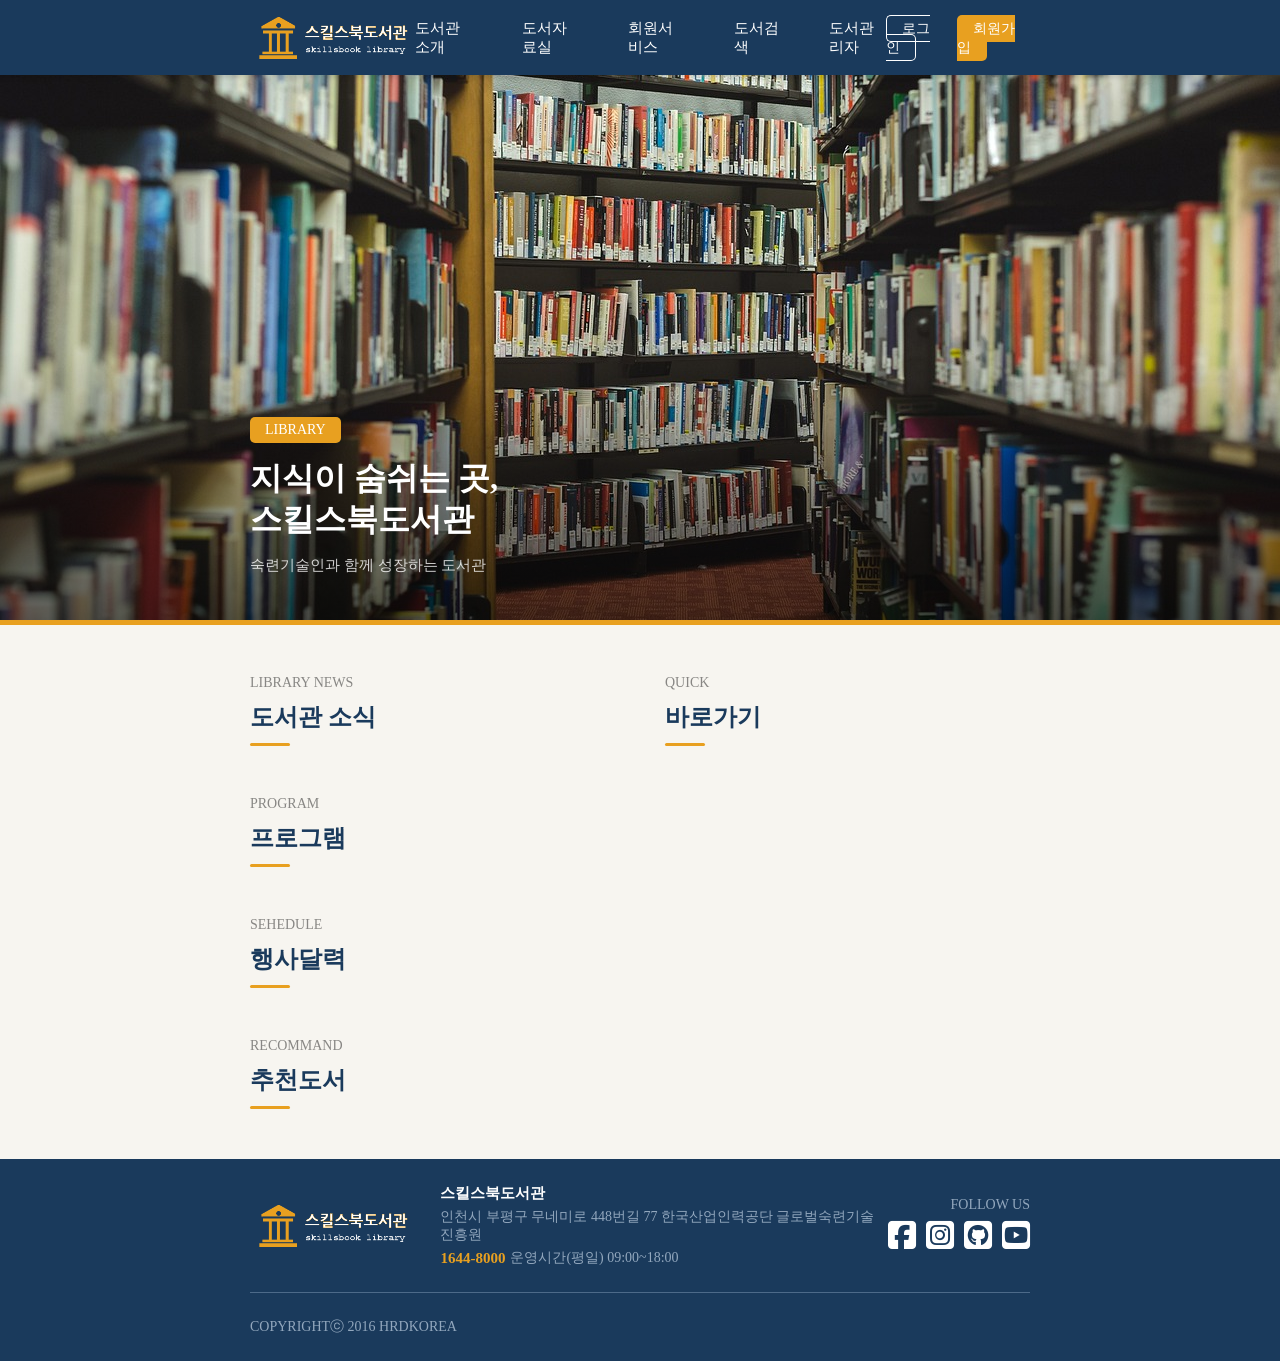
==== B_Module/index.html @ 62410d7d "Commit" ====
<!DOCTYPE html>
<html lang="en">
<head>
    <meta charset="UTF-8">
    <meta name="viewport" content="width=device-width, initial-scale=1.0">
    <title>Document</title>
    <link rel="stylesheet" href="css/home.css">
    <link rel="stylesheet" href="css/layout.css">
    <link rel="stylesheet" href="fontawesome/css/all.min.css">
</head>
<body>
    <header>
        <a href="/index.html"><div class="logo"><img src="./logo.png" alt="로고"></div></a>
        <nav class="menu">
            <ul>
                <li><a href="#">도서관소개</a></li>
                <li><a href="#">도서자료실</a></li>
                <li><a href="#">회원서비스</a></li>
                <li><a href="#">도서검색</a></li>
                <li><a href="#">도서관리자</a></li>
            </ul>
        </nav>
        <nav class="auth">
            <ul>
                <li><a href="#">로그인</a></li>
                <li><a href="#" class="high-light">회원가입</a></li>
            </ul>
        </nav>
    </header>
    <main>
        <section class="visual">
            <div class="slide-cover">
                <ul class="slide">
                    <li>
                        <div class="info-area">
                            <div class="tag">LIBRARY</div>
                            <div class="main-text">지식이 숨쉬는 곳,<br>스킬스북도서관</div>
                            <div class="sub-text">숙련기술인과 함께 성장하는 도서관</div>
                        </div>
                        <img src="./B-Module/images/images (44).jpg" alt="">
                    </li>
                    <li>
                        <div class="info-area">
                            <div class="tag">PROGRAM</div>
                            <div class="main-text">다채로운 특별한 문화 경험과 다양한 프로그램</div>
                            <div class="sub-text">월간 강연, 전시, 북콘서트를 만나보세요</div>
                        </div>
                        <img src="./B-Module/images/images (62).jpg" alt="">
                    </li>
                    <li>
                        <div class="info-area">
                            <div class="tag">BOOKS</div>
                            <div class="main-text">사서가 추천하는 이달의 도서</div>
                            <div class="sub-text">당신을 사로잡을 한 권의 책을 발견하세요</div>
                        </div>
                        <img src="./B-Module/images/images (42).jpg" alt="">
                    </li>
                </ul>
                <div class="progress-bar"></div>
            </div>
        </section>
        <div class="section-vertical-group">
            <div class="section-group">
                <section class="news">
                    <div class="section-title">
                        <div class="small-text">LIBRARY NEWS</div>
                        <div class="main-text">도서관 소식</div>
                    </div>
                </section>
                <section class="quick">
                    <div class="section-title">
                        <div class="small-text">QUICK</div>
                        <div class="main-text">바로가기</div>
                    </div>
                </section>
            </div>
            <section class="program">
                <div class="section-title">
                    <div class="small-text">PROGRAM</div>
                    <div class="main-text">프로그램</div>
                </div>
            </section>
            <section class="schedule">
                <div class="section-title">
                    <div class="small-text">SEHEDULE</div>
                    <div class="main-text">행사달력</div>
                </div>
            </section>
            <section class="recommand">
                <div class="section-title">
                    <div class="small-text">RECOMMAND</div>
                    <div class="main-text">추천도서</div>
                </div>
            </section>
        </div>
    </main>
    <footer>
        <div class="footer-top">
            <div class="group-flex">
                <a href="/index.html"><div class="logo"><img src="./logo.png" alt=""></div></a>
                <div class="group">
                    <b>스킬스북도서관</b>
                    <p>인천시 부평구 무네미로 448번길 77 한국산업인력공단 글로벌숙련기술진흥원</p>
                    <p><b>1644-8000</b> 운영시간(평일) 09:00~18:00</p>
                </div>
            </div>
            <div class="group sns">
                <p>FOLLOW US</p>
                <div class="sns">
                    <ul>
                        <li><a href="#"><i class="fab fa-facebook-square"></i></a></li>
                        <li><a href="#"><i class="fab fa-instagram-square"></i></a></li>
                        <li><a href="#"><i class="fab fa-github-square"></i></a></li>
                        <li><a href="#"><i class="fab fa-youtube-square"></i></a></li>
                    </ul>
                </div>
            </div>
        </div>
        <div class="footer-bottom">COPYRIGHTⓒ 2016 HRDKOREA</div>
    </footer>
</body>
</html>
---- B_Module/css/home.css ----
section.visaul:hover {
}

.slide-cover {
  width: 100%;
  overflow: hidden;
  position: relative;

  & ul {
    display: flex;
    width: 300vw;
    height: 550px;
    
    & li {
      position: relative;
      width: 100%;
      animation: slide 9s infinite;

      & img {
        width: 100%;
        height: 100%;
        object-fit: cover;
      }

      & .info-area {
        position: absolute;
        left: 0;
        bottom: 0;
        display: flex;
        flex-direction: column;
        gap: 15px;
        width: 100%;
        padding: 50px 250px;

        & .tag {
          padding: 5px 15px;
          background: #e8a020;
          width: fit-content;
          border-radius: 5px;
          color: #fff;
          font-weight: 500;
          font-size: 14px;
        }

        & .main-text {
          font-size: 32px;
          color: #fff;
          font-family: 'Noto Serif KR', serif;
          font-weight: 700;
          line-height: 1.3;
        }

        & .sub-text {
          font-size: 15px;
          color: #fff;
          opacity: .8;
        }
      }

      &::before {
        content: '';
        display: block;
        position: absolute;
        bottom: 0;
        left: 0;
        width: 100%;
        height: 50%;
        background: linear-gradient(to top, #00000098, transparent);
      }
    }
  }

  &:hover {
    & li {
      animation-play-state: paused;
    }

    & .progress-bar {
      animation-play-state: paused !important;
    }
  }
}

.progress-bar {
  position: absolute;
  bottom: 0;
  width: 100%;
  height: 5px;
  background: #e8a020;
  animation: progress-bar 3s infinite;
}

@keyframes progress-bar {
  from {
    width: 0;
  }

  96.66% {
    width: 100%;
    opacity: 1;
  }

  100% {
    opacity: 0;
  }
}

@keyframes slide {
  from, 30% {
    transform: translateX(0);
  }
  33.33%, 63.66% {
    transform: translateX(-100%);
  }
  66.66%, 96.66% {
    transform: translateX(-200%);
  }
  100% {
    transform: translateX(0);
  }
}

.section-group {
  display: flex;
  gap: 50px;
  padding: 0 250px;
}

.section-title {
  display: flex;
  flex-direction: column;
  gap: 10px;

  & .small-text {
    font-size: 14px;
    color: #00000073;
  }

  & .main-text {
    font-size: 1.5rem;
    font-family: 'Noto Serif KR', serif;
    font-weight: 700;
    color: #1a3a5c;
  }

  &::after {
    content: '';
    display: block;
    width: 40px;
    height: 3px;
    background: #e8a020;
    border-radius: 3px;
  }
}

section.news, section.quick {
  width: 100%;
}

section.program, section.schedule, section.recommand {
  padding: 0 250px;
}

.section-vertical-group {
  display: flex;
  flex-direction: column;
  gap: 50px;
  padding: 50px 0;
}
---- B_Module/css/layout.css ----
* { margin: 0; padding: 0; list-style: none; text-decoration: none; box-sizing: border-box; color: inherit; }

header {
  display: flex;
  justify-content: space-between;
  align-items: center;
  background: #1a3a5c;
  padding: 10px 250px;
  width: 100%;
  height: 75px;
  position: fixed;
  top: 0;
  z-index: 100;
  box-shadow: 0 2.5px 5px rgba(0, 0, 0, 0.125);
}
.logo img {
  height: 50px;
}
header .menu ul {
  display: flex;
  gap: 50px;
  color: #fff;
  font-size: 15px;
  font-weight: 500;
}
header .auth ul {
  display: flex;
  gap: 10px;

  & a {
    padding: 5px 15px;
    font-size: 14px;
    border: 1px solid #fff;
    border-radius: 5px;
    color: #fff;
    font-weight: 500;
    transition: .25s;

    &.high-light {
      border-color: transparent;
      background: #e8a020;
    }

    &:hover {
      background: #fff;
      color: #1a3a5c;
    }
  }
}

main {
  display: flex;
  flex-direction: column;
  margin-top: 75px;
  background: #f7f5f0;
}

footer {
  width: 100%;
  height: fit-content;
  background: #1a3a5c;
  padding: 0 250px;
}
.footer-top {
  display: flex;
  justify-content: space-between;
  align-items: center;
  border-bottom: 1px solid #4d6a89;
  padding: 25px 0;

  & .group {
    display: flex;
    flex-direction: column;
    gap: 5px;

    & b {
      color: #fff;
      font-size: 15px;
    }

    & p {
      display: flex;
      align-items: center;
      gap: 5px;
      font-size: 14px;
      color: #92a7bd;

      & b {
        font-size: 15px;
        color: #e8a020;
      }
    }

    &.sns {
      align-items: end;
    }
  }

  & .sns ul {
    display: flex;
    gap: 10px;
    font-size: 32px;
    color: #fff;
  }
}
.footer-bottom {
  padding: 25px 0;
  font-size: 14px;
  color: #92a7bd;
}
.group-flex {
  display: flex;
  align-items: center;
  gap: 25px;
}
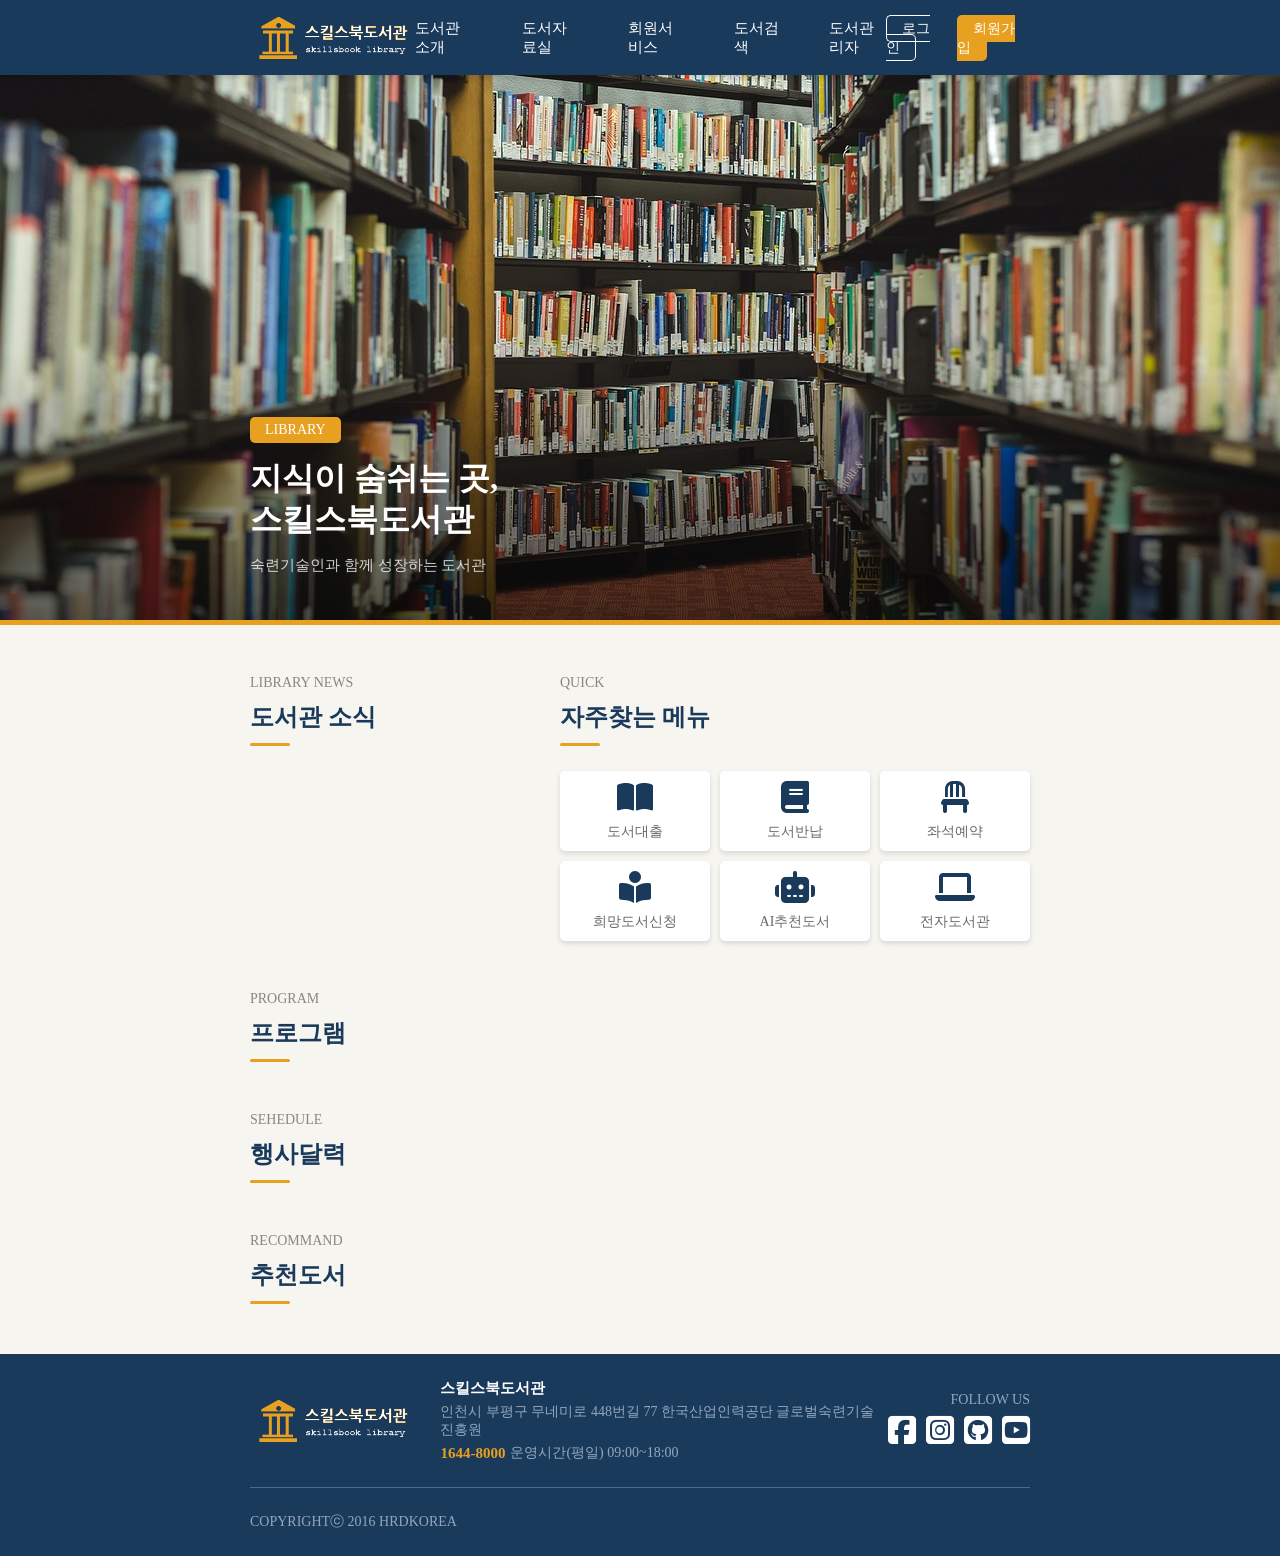
==== commit 8ba21bce: "commit" ====
--- a/B_Module/index.html
+++ b/B_Module/index.html
@@ -66,11 +66,40 @@
                         <div class="small-text">LIBRARY NEWS</div>
                         <div class="main-text">도서관 소식</div>
                     </div>
+                    <div class="news-container">
+                        <div class="news"></div>
+                    </div>
                 </section>
                 <section class="quick">
                     <div class="section-title">
                         <div class="small-text">QUICK</div>
-                        <div class="main-text">바로가기</div>
+                        <div class="main-text">자주찾는 메뉴</div>
+                    </div>
+                    <div class="quicks">
+                        <div class="quick">
+                            <i class="fa fa-book-open"></i>
+                            <p>도서대출</p>
+                        </div>
+                        <div class="quick">
+                            <i class="fa fa-book"></i>
+                            <p>도서반납</p>
+                        </div>
+                        <div class="quick">
+                            <i class="fa fa-chair"></i>
+                            <p>좌석예약</p>
+                        </div>
+                        <div class="quick">
+                            <i class="fa fa-book-reader"></i>
+                            <p>희망도서신청</p>
+                        </div>
+                        <div class="quick">
+                            <i class="fa fa-robot"></i>
+                            <p>AI추천도서</p>
+                        </div>
+                        <div class="quick">
+                            <i class="fa fas fa-laptop"></i>
+                            <p>전자도서관</p>
+                        </div>
                     </div>
                 </section>
             </div>
--- a/B_Module/css/home.css
+++ b/B_Module/css/home.css
@@ -154,10 +154,19 @@
 }
 
 section.news, section.quick {
+  display: flex;
+  flex-direction: column;
+  gap: 25px;
+}
+
+section.news {
   width: 100%;
 }
 
 section.program, section.schedule, section.recommand {
+  display: flex;
+  flex-direction: column;
+  gap: 25px;
   padding: 0 250px;
 }
 
@@ -166,4 +175,41 @@
   flex-direction: column;
   gap: 50px;
   padding: 50px 0;
-}+}
+
+.quicks {
+  display: grid;
+  grid-template-columns: repeat(3, 150px);
+  gap: 10px;
+
+  & .quick {
+    display: flex;
+    flex-direction: column;
+    align-items: center;
+    gap: 10px;
+    background: #fff;
+    padding: 10px;
+    border-radius: 5px;
+    cursor: pointer;
+    transition: .25s;
+    box-shadow: 0 2.5px 5px rgba(0, 0, 0, 0.125);
+    
+    & p {
+      font-size: 14px;
+      color: #00000098;
+      transition: .25s;
+    }
+    
+    & i {
+      font-size: 32px;
+      color: #1a3a5c;
+      transition: .25s;
+    }
+    
+    &:hover {
+      background: #1a3a5c;
+
+      & p, & i { color: #fff; }
+    }
+  }
+}
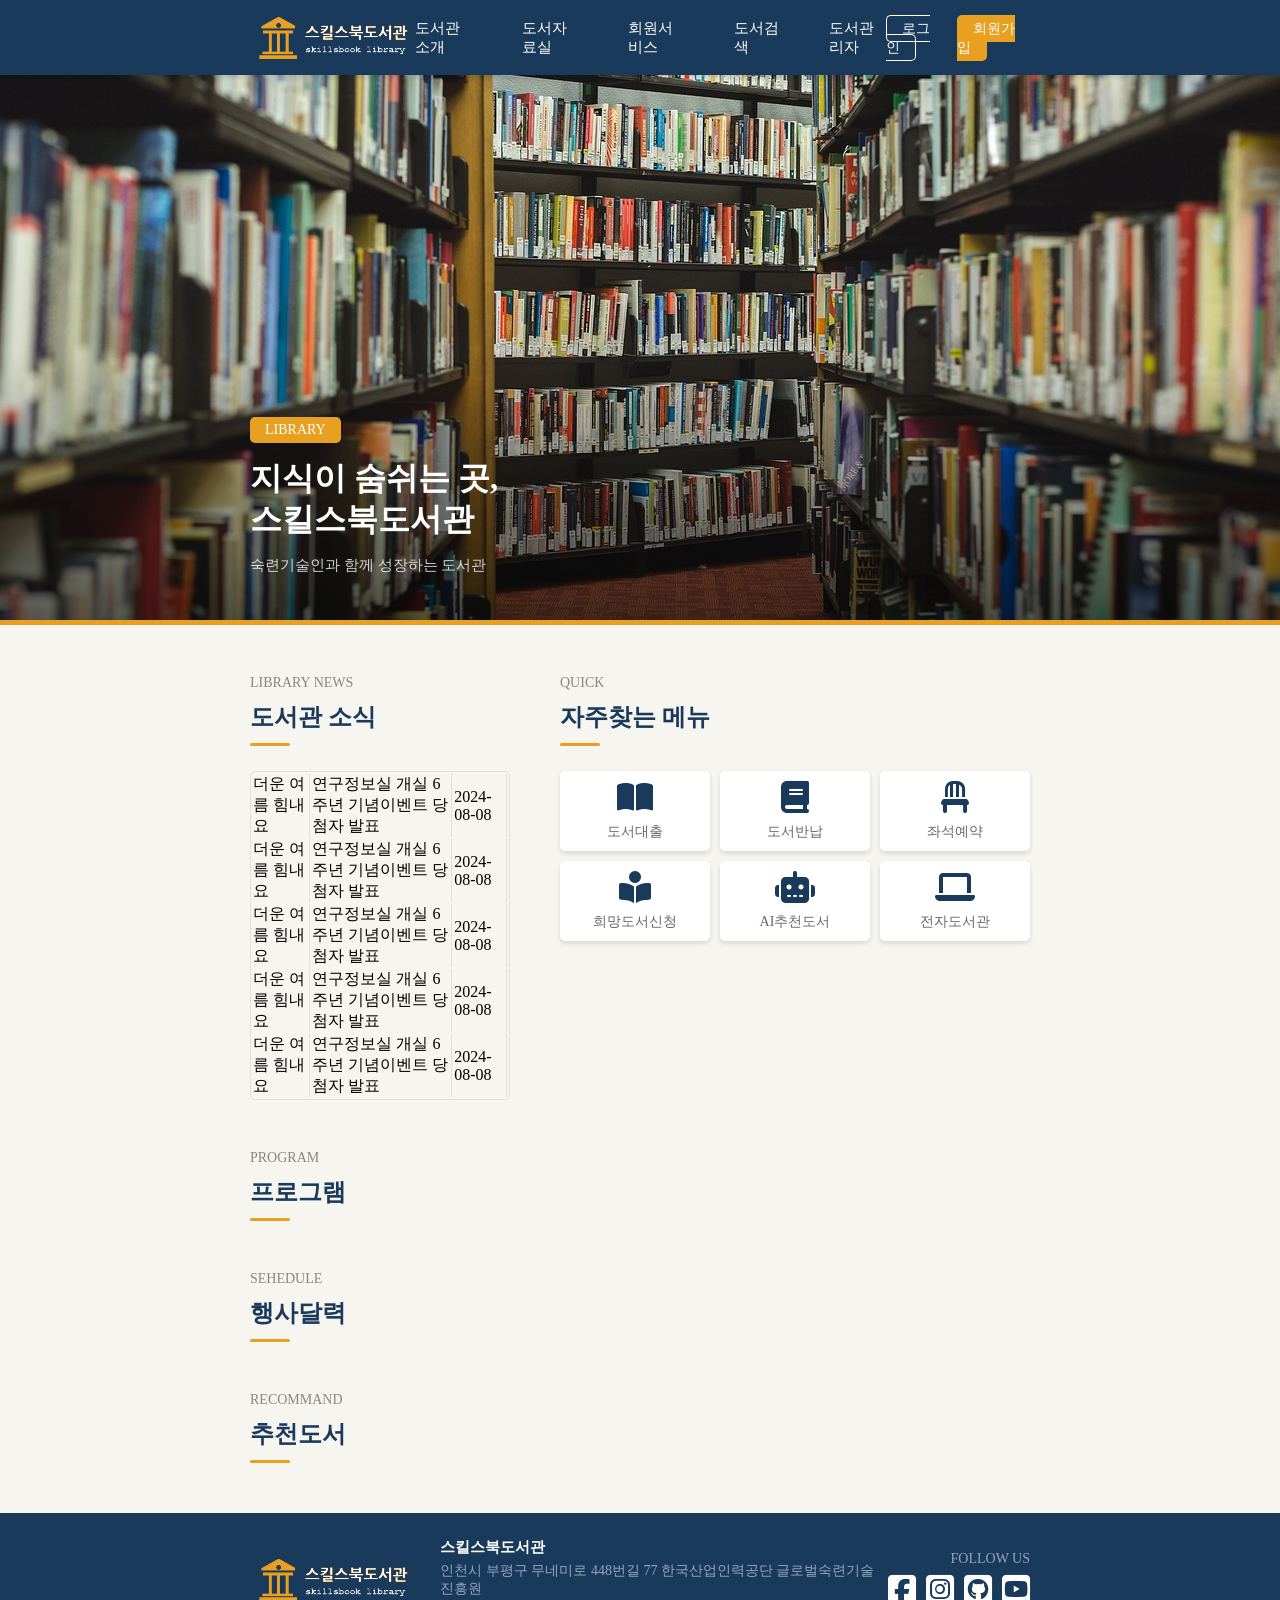
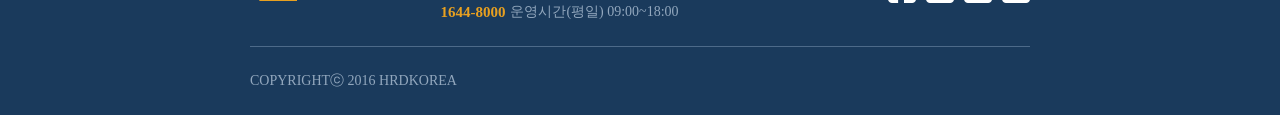
==== commit 4da16c38: "co" ====
--- a/B_Module/index.html
+++ b/B_Module/index.html
@@ -42,7 +42,7 @@
                     <li>
                         <div class="info-area">
                             <div class="tag">PROGRAM</div>
-                            <div class="main-text">다채로운 특별한 문화 경험과 다양한 프로그램</div>
+                            <div class="main-text">다채로운 특별한 문화 경험과<br>다양한 프로그램</div>
                             <div class="sub-text">월간 강연, 전시, 북콘서트를 만나보세요</div>
                         </div>
                         <img src="./B-Module/images/images (62).jpg" alt="">
@@ -66,8 +66,35 @@
                         <div class="small-text">LIBRARY NEWS</div>
                         <div class="main-text">도서관 소식</div>
                     </div>
-                    <div class="news-container">
-                        <div class="news"></div>
+                    <div class="group vertical">
+                        <div class="tab-bar"></div>
+                        <table class="news-container">
+                            <tr>
+                                <td>더운 여름 힘내요</td>
+                                <td>연구정보실 개실 6주년 기념이벤트 당첨자 발표</td>
+                                <td>2024-08-08</td>
+                            </tr>
+                            <tr>
+                                <td>더운 여름 힘내요</td>
+                                <td>연구정보실 개실 6주년 기념이벤트 당첨자 발표</td>
+                                <td>2024-08-08</td>
+                            </tr>
+                            <tr>
+                                <td>더운 여름 힘내요</td>
+                                <td>연구정보실 개실 6주년 기념이벤트 당첨자 발표</td>
+                                <td>2024-08-08</td>
+                            </tr>
+                            <tr>
+                                <td>더운 여름 힘내요</td>
+                                <td>연구정보실 개실 6주년 기념이벤트 당첨자 발표</td>
+                                <td>2024-08-08</td>
+                            </tr>
+                            <tr>
+                                <td>더운 여름 힘내요</td>
+                                <td>연구정보실 개실 6주년 기념이벤트 당첨자 발표</td>
+                                <td>2024-08-08</td>
+                            </tr>
+                        </table>
                     </div>
                 </section>
                 <section class="quick">
@@ -145,7 +172,7 @@
                 </div>
             </div>
         </div>
-        <div class="footer-bottom">COPYRIGHTⓒ 2016 HRDKOREA</div>
+        <div class="footer-bottom"><p>COPYRIGHTⓒ 2016 HRDKOREA</p></div>
     </footer>
 </body>
 </html>
--- a/B_Module/css/home.css
+++ b/B_Module/css/home.css
@@ -161,6 +161,29 @@
 
 section.news {
   width: 100%;
+
+  & .news-container {
+    width: 100%;
+    height: 200px;
+    border: 1px solid #dfdfdf;
+    border-radius: 5px;
+
+    & tr {
+      border-bottom: 1px solid #dfdfdf;
+
+      &:last-child {
+        border-bottom: none;
+      }
+    }
+
+    & td {
+      border-right: 1px solid #dfdfdf;
+
+      &:last-child {
+        border-bottom: none;
+      }
+    }
+  }
 }
 
 section.program, section.schedule, section.recommand {
--- a/B_Module/css/layout.css
+++ b/B_Module/css/layout.css
@@ -1,4 +1,13 @@
 * { margin: 0; padding: 0; list-style: none; text-decoration: none; box-sizing: border-box; color: inherit; }
+
+.group.vertical {
+  display: flex;
+  flex-direction: column;
+}
+
+.group.horiozntal {
+  display: flex;
+}
 
 header {
   display: flex;
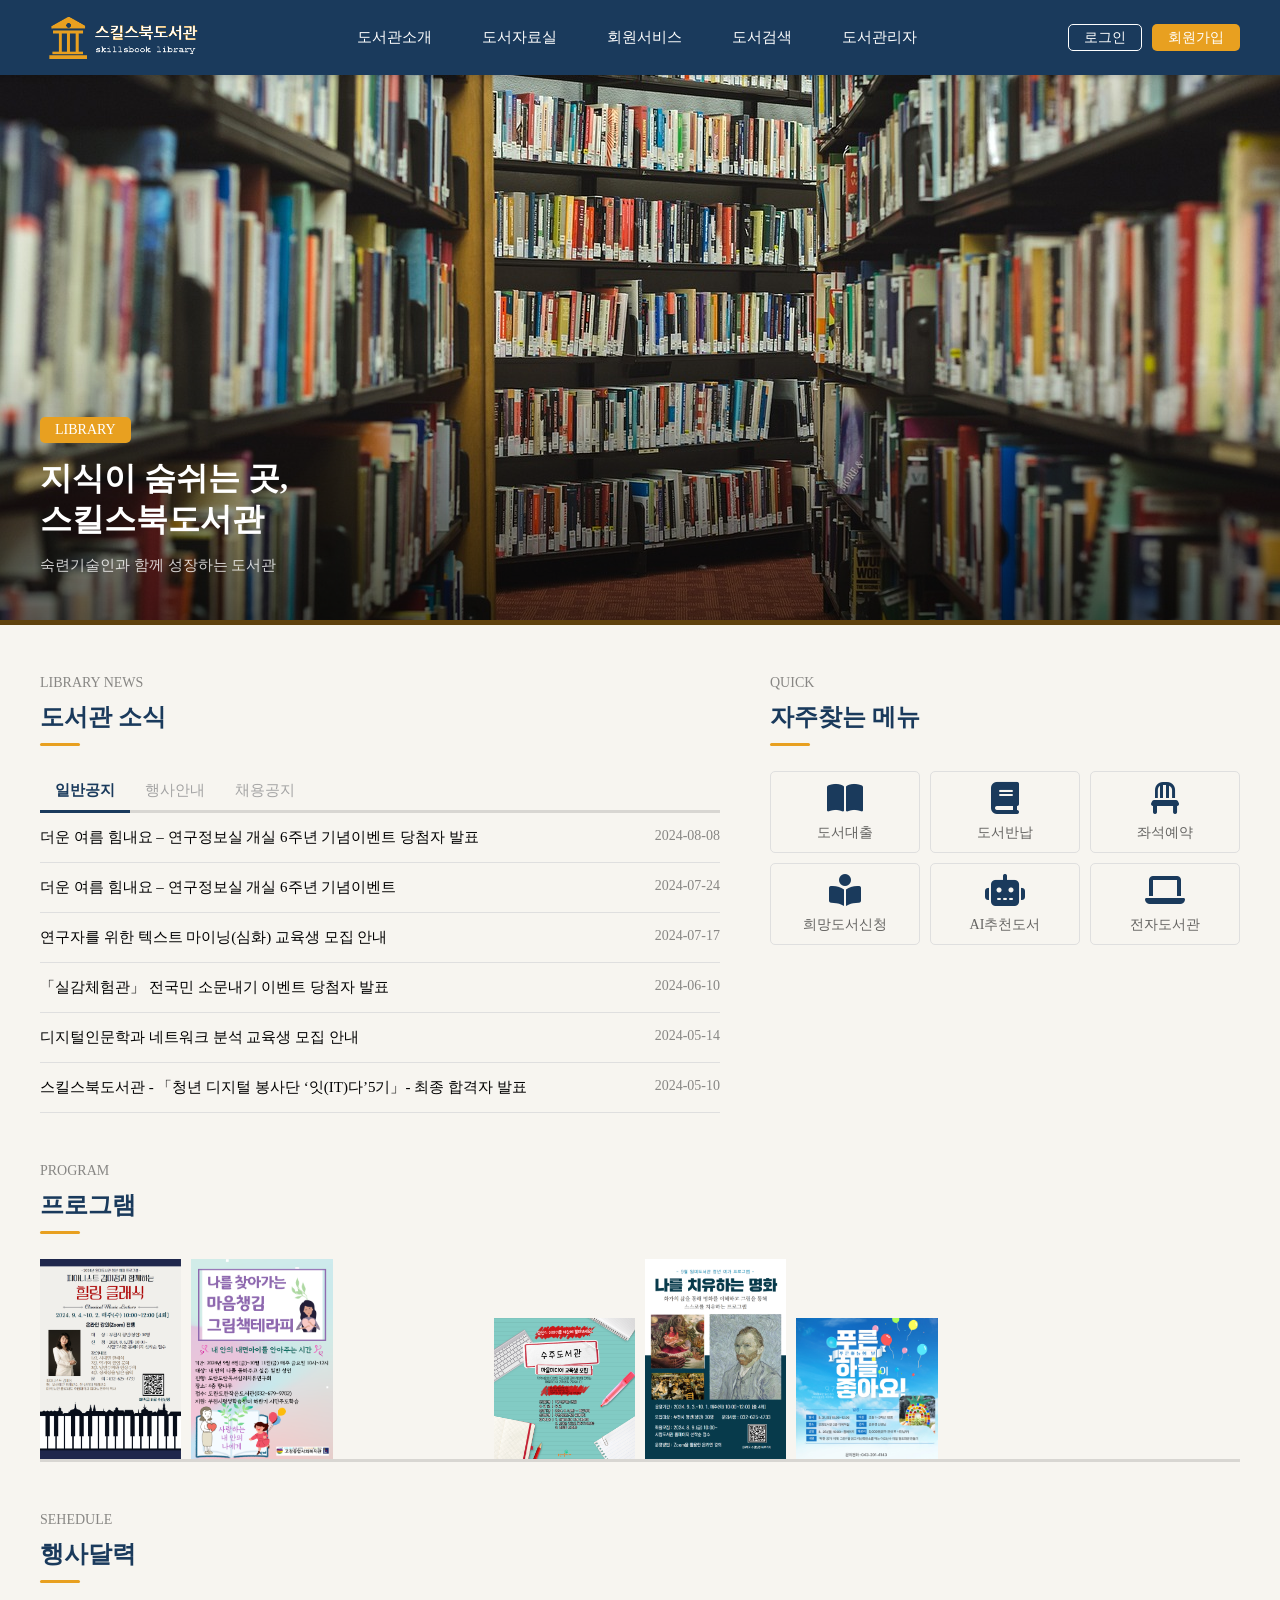
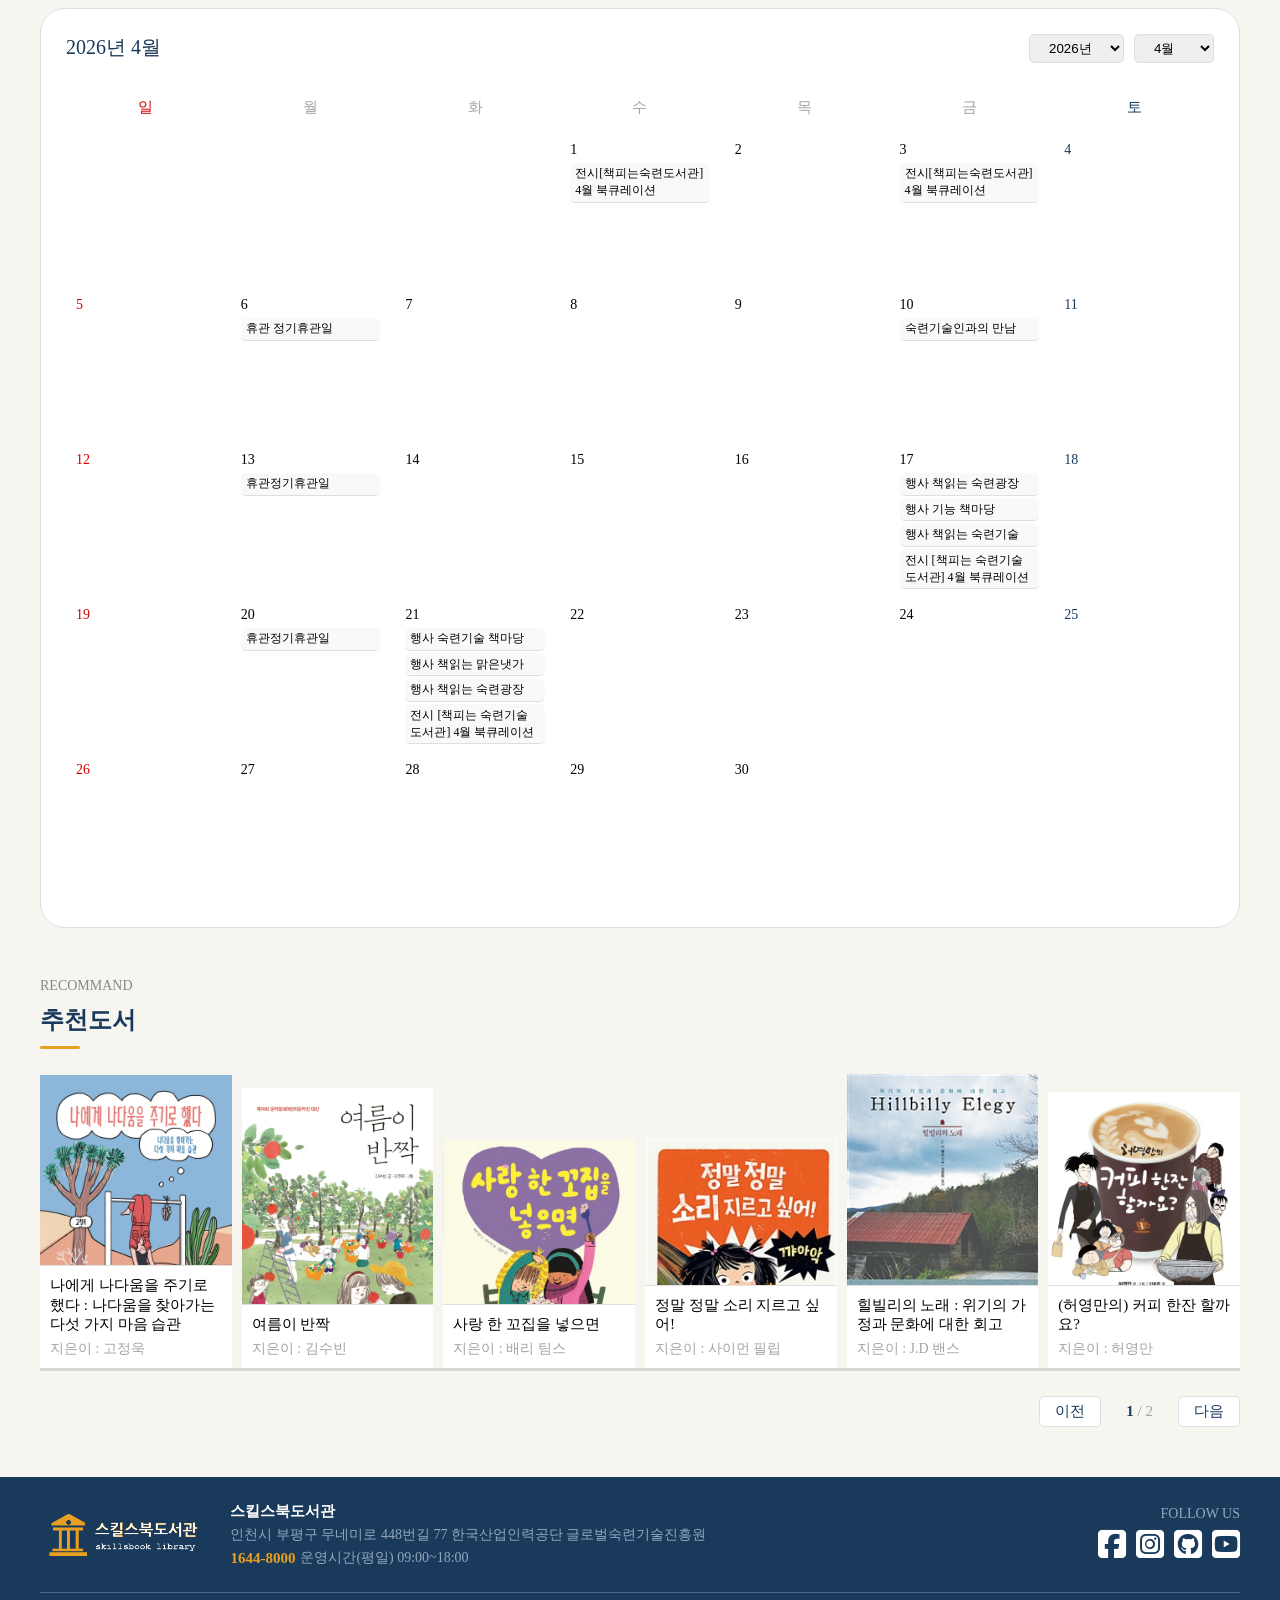
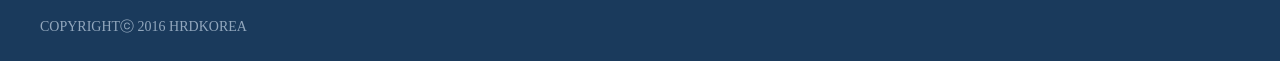
==== commit acf375c3: "b-module main page complete without first showing popup and login popup." ====
--- a/B_Module/index.html
+++ b/B_Module/index.html
@@ -10,169 +10,645 @@
 </head>
 <body>
     <header>
-        <a href="/index.html"><div class="logo"><img src="./logo.png" alt="로고"></div></a>
-        <nav class="menu">
-            <ul>
-                <li><a href="#">도서관소개</a></li>
-                <li><a href="#">도서자료실</a></li>
-                <li><a href="#">회원서비스</a></li>
-                <li><a href="#">도서검색</a></li>
-                <li><a href="#">도서관리자</a></li>
-            </ul>
-        </nav>
-        <nav class="auth">
-            <ul>
-                <li><a href="#">로그인</a></li>
-                <li><a href="#" class="high-light">회원가입</a></li>
-            </ul>
-        </nav>
+        <div class="header inner">
+            <a href="/index.html"><div class="logo"><img src="./logo.png" alt="로고"></div></a>
+            <nav class="menu">
+                <ul>
+                    <li>
+                        <a href="#">도서관소개</a>
+                        <ul class="menu-active">
+                            <li><a href="#">도서관소개</a></li>
+                            <li><a href="#">도서관현황</a></li>
+                        </ul>
+                    </li>
+                    <li>
+                        <a href="#">도서자료실</a>
+                        <ul class="menu-active">
+                            <li><a href="#">자료실</a></li>
+                            <li><a href="#">열람실예약</a></li>
+                        </ul>
+                    </li>
+                    <li>
+                        <a href="#">회원서비스</a>
+                        <ul class="menu-active">
+                            <li><a href="#">회원가입</a></li>
+                            <li><a href="#">마이페이지</a></li>
+                        </ul>
+                    </li>
+                    <li>
+                        <a href="#">도서검색</a>
+                    </li>
+                    <li>
+                        <a href="#">도서관리자</a>
+                        <ul class="menu-active">
+                            <li><a href="#">신규도서등록</a></li>
+                            <li><a href="#">대출/열람실 업무조회</a></li>
+                        </ul>
+                    </li>
+                </ul>
+            </nav>
+            <nav class="auth">
+                <ul>
+                    <li><a href="#">로그인</a></li>
+                    <li><a href="#" class="high-light">회원가입</a></li>
+                </ul>
+            </nav>
+        </div>
     </header>
     <main>
         <section class="visual">
             <div class="slide-cover">
                 <ul class="slide">
                     <li>
-                        <div class="info-area">
+                        <img src="./assets/images/images (44).jpg" alt="">
+                        <div class="info-area inner">
                             <div class="tag">LIBRARY</div>
                             <div class="main-text">지식이 숨쉬는 곳,<br>스킬스북도서관</div>
                             <div class="sub-text">숙련기술인과 함께 성장하는 도서관</div>
                         </div>
-                        <img src="./B-Module/images/images (44).jpg" alt="">
-                    </li>
-                    <li>
-                        <div class="info-area">
+                    </li>
+                    <li>
+                        <img src="./assets/images/images (62).jpg" alt="">
+                        <div class="info-area inner">
                             <div class="tag">PROGRAM</div>
                             <div class="main-text">다채로운 특별한 문화 경험과<br>다양한 프로그램</div>
                             <div class="sub-text">월간 강연, 전시, 북콘서트를 만나보세요</div>
                         </div>
-                        <img src="./B-Module/images/images (62).jpg" alt="">
-                    </li>
-                    <li>
-                        <div class="info-area">
+                    </li>
+                    <li>
+                        <img src="./assets/images/images (42).jpg" alt="">
+                        <div class="info-area inner">
                             <div class="tag">BOOKS</div>
                             <div class="main-text">사서가 추천하는 이달의 도서</div>
                             <div class="sub-text">당신을 사로잡을 한 권의 책을 발견하세요</div>
                         </div>
-                        <img src="./B-Module/images/images (42).jpg" alt="">
                     </li>
                 </ul>
                 <div class="progress-bar"></div>
             </div>
         </section>
-        <div class="section-vertical-group">
-            <div class="section-group">
-                <section class="news">
+        <div class="main inner">
+            <div class="section-vertical-group">
+                <div class="section-group">
+                    <section class="news">
+                        <div class="section-title">
+                            <div class="small-text">LIBRARY NEWS</div>
+                            <div class="main-text">도서관 소식</div>
+                        </div>
+                        <div class="group vertical">
+                            <input type="radio" name="tab" id="tab1" hidden checked>
+                            <input type="radio" name="tab" id="tab2" hidden>
+                            <input type="radio" name="tab" id="tab3" hidden>
+                            <div class="tab-bar">
+                                <label for="tab1"><div class="tab tab1">일반공지</div></label>
+                                <label for="tab2"><div class="tab tab2">행사안내</div></label>
+                                <label for="tab3"><div class="tab tab3">채용공지</div></label>
+                            </div>
+                            <div class="news-container">
+                                <div class="group vertical tab1">
+                                    <div class="news-group">
+                                        <div class="content">더운 여름 힘내요 – 연구정보실 개실 6주년 기념이벤트 당첨자 발표</div>
+                                        <div class="date">2024-08-08</div>
+                                    </div>
+                                    <div class="news-group">
+                                        <div class="content">더운 여름 힘내요 – 연구정보실 개실 6주년 기념이벤트</div>
+                                        <div class="date">2024-07-24</div>
+                                    </div>
+                                    <div class="news-group">
+                                        <div class="content">연구자를 위한 텍스트 마이닝(심화) 교육생 모집 안내</div>
+                                        <div class="date">2024-07-17</div>
+                                    </div>
+                                    <div class="news-group">
+                                        <div class="content">「실감체험관」 전국민 소문내기 이벤트 당첨자 발표</div>
+                                        <div class="date">2024-06-10</div>
+                                    </div>
+                                    <div class="news-group">
+                                        <div class="content">디지털인문학과 네트워크 분석 교육생 모집 안내</div>
+                                        <div class="date">2024-05-14</div>
+                                    </div>
+                                    <div class="news-group">
+                                        <div class="content">스킬스북도서관 - 「청년 디지털 봉사단 ‘잇(IT)다’5기」- 최종 합격자 발표</div>
+                                        <div class="date">2024-05-10</div>
+                                    </div>
+                                </div>
+                                <div class="group vertical tab2">
+                                    <div class="news-group">
+                                        <div class="content">2024년 제9회 「월간 인문학을 만나다」 강연 안내</div>
+                                        <div class="date">2024-08-08</div>
+                                    </div>
+                                    <div class="news-group">
+                                        <div class="content">「스킬스북도서관이 간식박스 쏩니다!」7월 당첨 발표</div>
+                                        <div class="date">2024-08-07</div>
+                                    </div>
+                                    <div class="news-group">
+                                        <div class="content">별 헤는 「실감체험관」이벤트</div>
+                                        <div class="date">2024-07-25</div>
+                                    </div>
+                                    <div class="news-group">
+                                        <div class="content">2024년 제8회 「월간 인문학을 만나다」 강연 안내</div>
+                                        <div class="date">2024-07-15</div>
+                                    </div>
+                                    <div class="news-group">
+                                        <div class="content">스킬스북도서관이 간식박스 쏩니다!</div>
+                                        <div class="date">2024-07-02</div>
+                                    </div>
+                                    <div class="news-group">
+                                        <div class="content">2024년 제7회 「월간 인문학을 만나다」 강연 안내</div>
+                                        <div class="date">2024-07-01</div>
+                                    </div>
+                                </div>
+                                <div class="group vertical tab3">
+                                    <div class="news-group">
+                                        <div class="content">2024년 사서직 공무원 경력경쟁채용 필기시험 정답가안 공개 및 이의제기 안내</div>
+                                        <div class="date">2024-08-03</div>
+                                    </div>
+                                    <div class="news-group">
+                                        <div class="content">스킬스북도서관 공무직 근로자(미화) 채용 서류전형 합격자 및 면접전형 공고</div>
+                                        <div class="date">2024-08-02</div>
+                                    </div>
+                                    <div class="news-group">
+                                        <div class="content">2024년도 사서직 공무원 경력경쟁채용 필기시험 일정 ‧ 장소 및 응시자 준수사항 공고</div>
+                                        <div class="date">2024-07-26</div>
+                                    </div>
+                                    <div class="news-group">
+                                        <div class="content">스킬스북도서관 공무직 근로자(미화) 채용공고(재재공고)</div>
+                                        <div class="date">2024-07-24</div>
+                                    </div>
+                                    <div class="news-group">
+                                        <div class="content">스킬스북도서관 국가서지과 공무직 근로자 채용 최종 합격자 공고</div>
+                                        <div class="date">2024-07-18</div>
+                                    </div>
+                                    <div class="news-group">
+                                        <div class="content">스킬스북도서관 국가서지과 기간제 근로자(휴직대체) 채용 최종합격자 공고</div>
+                                        <div class="date">2024-07-16</div>
+                                    </div>
+                                    <div class="news-group">
+                                        <div class="content">스킬스북도서관 국가서지과 공무직 근로자 채용 서류전형(1차) 합격자 발표 및 면접시험(2차) 계획 공고</div>
+                                        <div class="date">2024-07-05</div>
+                                    </div>
+                                </div>
+                            </div>
+                        </div>
+                    </section>
+                    <section class="quick">
+                        <div class="section-title">
+                            <div class="small-text">QUICK</div>
+                            <div class="main-text">자주찾는 메뉴</div>
+                        </div>
+                        <div class="quicks">
+                            <div class="quick">
+                                <i class="fa fa-book-open"></i>
+                                <p>도서대출</p>
+                            </div>
+                            <div class="quick">
+                                <i class="fa fa-book"></i>
+                                <p>도서반납</p>
+                            </div>
+                            <div class="quick">
+                                <i class="fa fa-chair"></i>
+                                <p>좌석예약</p>
+                            </div>
+                            <div class="quick">
+                                <i class="fa fa-book-reader"></i>
+                                <p>희망도서신청</p>
+                            </div>
+                            <div class="quick">
+                                <i class="fa fa-robot"></i>
+                                <p>AI추천도서</p>
+                            </div>
+                            <div class="quick">
+                                <i class="fa fas fa-laptop"></i>
+                                <p>전자도서관</p>
+                            </div>
+                        </div>
+                    </section>
+                </div>
+                <section class="program">
                     <div class="section-title">
-                        <div class="small-text">LIBRARY NEWS</div>
-                        <div class="main-text">도서관 소식</div>
-                    </div>
-                    <div class="group vertical">
-                        <div class="tab-bar"></div>
-                        <table class="news-container">
-                            <tr>
-                                <td>더운 여름 힘내요</td>
-                                <td>연구정보실 개실 6주년 기념이벤트 당첨자 발표</td>
-                                <td>2024-08-08</td>
-                            </tr>
-                            <tr>
-                                <td>더운 여름 힘내요</td>
-                                <td>연구정보실 개실 6주년 기념이벤트 당첨자 발표</td>
-                                <td>2024-08-08</td>
-                            </tr>
-                            <tr>
-                                <td>더운 여름 힘내요</td>
-                                <td>연구정보실 개실 6주년 기념이벤트 당첨자 발표</td>
-                                <td>2024-08-08</td>
-                            </tr>
-                            <tr>
-                                <td>더운 여름 힘내요</td>
-                                <td>연구정보실 개실 6주년 기념이벤트 당첨자 발표</td>
-                                <td>2024-08-08</td>
-                            </tr>
-                            <tr>
-                                <td>더운 여름 힘내요</td>
-                                <td>연구정보실 개실 6주년 기념이벤트 당첨자 발표</td>
-                                <td>2024-08-08</td>
-                            </tr>
-                        </table>
+                        <div class="small-text">PROGRAM</div>
+                        <div class="main-text">프로그램</div>
+                    </div>
+                    <input type="checkbox" id="popup1" hidden>
+                    <input type="checkbox" id="popup2" hidden>
+                    <input type="checkbox" id="popup3" hidden>
+                    <input type="checkbox" id="popup4" hidden>
+                    <input type="checkbox" id="popup5" hidden>
+                    <input type="checkbox" id="popup6" hidden>
+                    <input type="checkbox" id="popup7" hidden>
+                    <input type="checkbox" id="popup8" hidden>
+                    <div class="program-popup-background popup1">
+                        <div class="program-popup">
+                            <div class="popup-top">
+                                <label for="popup1"><div class="button">닫기</div></label>
+                            </div>
+                            <div class="popup-content">
+                                피아니스트 김미정과 함께하는 힐링 클래식
+                            </div>
+                        </div>
+                    </div>
+                    <div class="program-popup-background popup2">
+                        <div class="program-popup">
+                            <div class="popup-top">
+                                <label for="popup2"><div class="button">닫기</div></label>
+                            </div>
+                            <div class="popup-content">
+                                도란도란] 나를 찾아가는 마음챙김 그림책테라피
+                            </div>
+                        </div>
+                    </div>
+                    <div class="program-popup-background popup3">
+                        <div class="program-popup">
+                            <div class="popup-top">
+                                <label for="popup3"><div class="button">닫기</div></label>
+                            </div>
+                            <div class="popup-content">
+                                신흥어울마당작은]2024년 하반기 프로그램 ' 뚝딱 한국사'
+                            </div>
+                        </div>
+                    </div>
+                    <div class="program-popup-background popup4">
+                        <div class="program-popup">
+                            <div class="popup-top">
+                                <label for="popup4"><div class="button">닫기</div></label>
+                            </div>
+                            <div class="popup-content">
+                                [수주](성인)마을미디어 교육생 모집
+                            </div>
+                        </div>
+                    </div>
+                    <div class="program-popup-background popup5">
+                        <div class="program-popup">
+                            <div class="popup-top">
+                                <label for="popup5"><div class="button">닫기</div></label>
+                            </div>
+                            <div class="popup-content">
+                                나를 치유하는 명화
+                            </div>
+                        </div>
+                    </div>
+                    <div class="program-popup-background popup6">
+                        <div class="program-popup">
+                            <div class="popup-top">
+                                <label for="popup6"><div class="button">닫기</div></label>
+                            </div>
+                            <div class="popup-content">
+                                [문화가 있는 날] 푸른 하늘이 좋아요!
+                            </div>
+                        </div>
+                    </div>
+                    <div class="program-popup-background popup7">
+                        <div class="program-popup">
+                            <div class="popup-top">
+                                <label for="popup7"><div class="button">닫기</div></label>
+                            </div>
+                            <div class="popup-content">
+                                책 속에서 사람을 만나다 
+                            </div>
+                        </div>
+                    </div>
+                    <div class="program-popup-background popup8">
+                        <div class="program-popup">
+                            <div class="popup-top">
+                                <label for="popup8"><div class="button">닫기</div></label>
+                            </div>
+                            <div class="popup-content">
+                                서울 문화의 밤(8월) 행사 - 국지승 그림책 작가와 방구석 북토크
+                            </div>
+                        </div>
+                     </div>
+                    <div class="programs">
+                        <div class="program">
+                            <label for="popup1">
+                                <img src="./assets/프로그램/1.jpg" alt="">
+                                <div class="info">피아니스트 김미정과 함께하는 힐링 클래식</div>
+                            </label>
+                        </div>
+                        <div class="program">
+                            <label for="popup2">
+                                <img src="./assets/프로그램/2.png" alt="">
+                                <div class="info">도란도란] 나를 찾아가는 마음챙김 그림책테라피</div>
+                            </label>
+                        </div>
+                        <div class="program">
+                            <label for="popup3">
+                                <img src="./assets/프로그램/3.jpg" alt="">
+                                <div class="info">신흥어울마당작은]2024년 하반기 프로그램 ' 뚝딱 한국사'</div>
+                            </label>
+                        </div>
+                        <div class="program">
+                            <label for="popup4">
+                                <img src="./assets/프로그램/4.png" alt="">
+                                <div class="info">[수주](성인)마을미디어 교육생 모집</div>
+                            </label>
+                        </div>
+                        <div class="program">
+                            <label for="popup5">
+                                <img src="./assets/프로그램/5.jpg" alt="">
+                                <div class="info">나를 치유하는 명화</div>
+                            </label>
+                        </div>
+                        <div class="program">
+                            <label for="popup6">
+                                <img src="./assets/프로그램/6.jpg" alt="">
+                                <div class="info">[문화가 있는 날] 푸른 하늘이 좋아요!</div>
+                            </label>
+                        </div>
+                        <div class="program">
+                            <label for="popup7">
+                                <img src="./assets/프로그램/7.jpg" alt="">
+                                <div class="info">책 속에서 사람을 만나다 </div>
+                            </label>
+                        </div>
+                        <div class="program">
+                            <label for="popup8">
+                                <img src="./assets/프로그램/8.jpg" alt="">
+                                <div class="info">서울 문화의 밤(8월) 행사 - 국지승 그림책 작가와 방구석 북토크</div>
+                            </label>
+                        </div>
                     </div>
                 </section>
-                <section class="quick">
+                <section class="schedule">
                     <div class="section-title">
-                        <div class="small-text">QUICK</div>
-                        <div class="main-text">자주찾는 메뉴</div>
-                    </div>
-                    <div class="quicks">
-                        <div class="quick">
-                            <i class="fa fa-book-open"></i>
-                            <p>도서대출</p>
-                        </div>
-                        <div class="quick">
-                            <i class="fa fa-book"></i>
-                            <p>도서반납</p>
-                        </div>
-                        <div class="quick">
-                            <i class="fa fa-chair"></i>
-                            <p>좌석예약</p>
-                        </div>
-                        <div class="quick">
-                            <i class="fa fa-book-reader"></i>
-                            <p>희망도서신청</p>
-                        </div>
-                        <div class="quick">
-                            <i class="fa fa-robot"></i>
-                            <p>AI추천도서</p>
-                        </div>
-                        <div class="quick">
-                            <i class="fa fas fa-laptop"></i>
-                            <p>전자도서관</p>
+                        <div class="small-text">SEHEDULE</div>
+                        <div class="main-text">행사달력</div>
+                    </div>
+                    <div class="calendar-container">
+                        <div class="calendar-header">
+                            <div class="current-date">2026년 4월</div>
+                            <div class="date-selector">
+                                <select name="year" id="">
+                                    <option value="">2025년</option>
+                                    <option value="" selected>2026년</option>
+                                    <option value="">2027년</option>
+                                </select>
+                                <select name="month" id="">
+                                    <option value="">1월</option>
+                                    <option value="">2월</option>
+                                    <option value="">3월</option>
+                                    <option value="" selected>4월</option>
+                                    <option value="">5월</option>
+                                    <option value="">6월</option>
+                                    <option value="">7월</option>
+                                    <option value="">8월</option>
+                                    <option value="">9월</option>
+                                    <option value="">10월</option>
+                                    <option value="">11월</option>
+                                    <option value="">12월</option>
+                                </select>
+                            </div>
+                        </div>
+                        <div class="calendar">
+                                <div class="th sunday">일</div>
+                                <div class="th">월</div>
+                                <div class="th">화</div>
+                                <div class="th">수</div>
+                                <div class="th">목</div>
+                                <div class="th">금</div>
+                                <div class="th saturday">토</div>
+                                <div class="td"></div>
+                                <div class="td"></div>
+                                <div class="td"></div>
+                                <div class="td">
+                                    <p>1</p>
+                                    <div class="schedule-list">
+                                        전시[책피는숙련도서관] 4월 북큐레이션
+                                    </div>
+                                </div>
+                                <div class="td">
+                                    <p>2</p>
+                                </div>
+                                <div class="td">
+                                    <p>3</p>
+                                    <div class="schedule-list">
+                                        전시[책피는숙련도서관] 4월 북큐레이션
+                                    </div>
+                                </div>
+                                <div class="td saturday">
+                                    <p>4</p>
+                                </div>
+                                <div class="td sunday">
+                                    <p>5</p>
+                                </div>
+                                <div class="td">
+                                    <p>6</p>
+                                    <div class="schedule-list">
+                                        휴관 정기휴관일	
+                                    </div>
+                                </div>
+                                <div class="td">
+                                    <p>7</p>
+                                </div>
+                                <div class="td">
+                                    <p>8</p>
+                                </div>
+                                <div class="td">
+                                    <p>9</p>
+                                </div>
+                                <div class="td">
+                                    <p>10</p>
+                                    <div class="schedule-list">
+                                        숙련기술인과의 만남
+                                    </div>
+                                </div>
+                                <div class="td saturday">
+                                    <p>11</p>
+                                </div>
+                                <div class="td sunday">
+                                    <p>12</p>
+                                </div>
+                                <div class="td">
+                                    <p>13</p>
+                                    <div class="schedule-list">
+                                        휴관정기휴관일
+                                    </div>
+                                </div>
+                                <div class="td">
+                                    <p>14</p>
+                                </div>
+                                <div class="td">
+                                    <p>15</p>
+                                </div>
+                                <div class="td">
+                                    <p>16</p>
+                                </div>
+                                <div class="td">
+                                    <p>17</p>
+                                    <div class="schedule-list">
+                                        행사 책읽는 숙련광장
+                                    </div>
+                                    <div class="schedule-list">
+                                        행사 기능 책마당
+                                    </div>
+                                    <div class="schedule-list">
+                                        행사 책읽는 숙련기술
+                                    </div>
+                                    <div class="schedule-list">
+                                        전시 [책피는 숙련기술도서관] 4월 북큐레이션
+                                    </div>
+                                </div>
+                                <div class="td saturday">
+                                    <p>18</p>
+                                </div>
+                                <div class="td sunday">
+                                    <p>19</p>
+                                </div>
+                                <div class="td">
+                                    <p>20</p>
+                                    <div class="schedule-list">
+                                        휴관정기휴관일
+                                    </div>
+                                </div>
+                                <div class="td">
+                                    <p>21</p>
+                                    <div class="schedule-list">
+                                        행사 숙련기술 책마당
+                                    </div>
+                                    <div class="schedule-list">
+                                        행사 책읽는 맑은냇가
+                                    </div>
+                                    <div class="schedule-list">
+                                        행사 책읽는 숙련광장
+                                    </div>
+                                    <div class="schedule-list">
+                                        전시 [책피는 숙련기술도서관] 4월 북큐레이션
+                                    </div>
+                                </div>
+                                <div class="td">
+                                    <p>22</p>
+                                </div>
+                                <div class="td">
+                                    <p>23</p>
+                                </div>
+                                <div class="td">
+                                    <p>24</p>
+                                </div>
+                                <div class="td saturday">
+                                    <p>25</p>
+                                </div>
+                                <div class="td sunday">
+                                    <p>26</p>
+                                </div>
+                                <div class="td">
+                                    <p>27</p>
+                                </div>
+                                <div class="td">
+                                    <p>28</p>
+                                </div>
+                                <div class="td">
+                                    <p>29</p>
+                                </div>
+                                <div class="td">
+                                    <p>30</p>
+                                </div>
+                                <div class="td"></div>
+                                <div class="td"></div>
+                            </tbody>
+                        </div>
+                    </div>
+                </section>
+                <section class="recommand">
+                    <div class="section-title">
+                        <div class="small-text">RECOMMAND</div>
+                        <div class="main-text">추천도서</div>
+                    </div>
+                    <input type="radio" id="slide01" checked name="recommand" hidden>
+                    <input type="radio" id="slide02" name="recommand" hidden>
+                    <div class="recommand-slide-cover">
+                        <div class="recommand-slide-books">
+                            <div class="recommand-book">
+                                <img src="./assets/추천도서/추천도서1.jpg" alt="">
+                                <div class="text-area">
+                                    <div class="title">나에게 나다움을 주기로 했다 : 나다움을 찾아가는 다섯 가지 마음 습관</div>
+                                    <div class="author">지은이 : 고정욱</div>
+                                </div>
+                            </div>
+                            <div class="recommand-book">
+                                <img src="./assets/추천도서/추천도서2.jpg" alt="">
+                                <div class="text-area">
+                                    <div class="title">여름이 반짝</div>
+                                    <div class="author">지은이 : 김수빈 </div>
+                                </div>
+                            </div>
+                            <div class="recommand-book">
+                                <img src="./assets/추천도서/추천도서3.jpg" alt="">
+                                <div class="text-area">
+                                    <div class="title">사랑 한 꼬집을 넣으면</div>
+                                    <div class="author">지은이 : 배리 팀스</div>
+                                </div>
+                            </div>
+                            <div class="recommand-book">
+                                <img src="./assets/추천도서/추천도서4.jpg" alt="">
+                                <div class="text-area">
+                                    <div class="title">정말 정말 소리 지르고 싶어!</div>
+                                    <div class="author">지은이 : 사이먼 필립</div>
+                                </div>
+                            </div>
+                            <div class="recommand-book">
+                                <img src="./assets/추천도서/추천도서5.jpg" alt="">
+                                <div class="text-area">
+                                    <div class="title">힐빌리의 노래 : 위기의 가정과 문화에 대한 회고</div>
+                                    <div class="author">지은이 : J.D 밴스</div>
+                                </div>
+                            </div>
+                            <div class="recommand-book">
+                                <img src="./assets/추천도서/추천도서6.jpg" alt="">
+                                <div class="text-area">
+                                    <div class="title">(허영만의) 커피 한잔 할까요?</div>
+                                    <div class="author">지은이 : 허영만</div>
+                                </div>
+                            </div>
+                        </div>
+                        <div class="recommand-slide-books">
+                            <div class="recommand-book">
+                                <img src="./assets/추천도서/추천도서7.jpg" alt="">
+                                <div class="text-area">
+                                    <div class="title">두더지의 여름: 김상근 그림책</div>
+                                    <div class="author">지은이 : 김상근</div>
+                                </div>
+                            </div>
+                        </div>
+                    </div>
+                    <div class="recommand-slide-control">
+                        <div class="button-group slide01">
+                            <label for=""><div class="button">이전</div></label>
+                            <div class="group horizontal"><div class="p">1&nbsp;</div>/ 2</div>
+                            <label for="slide02"><div class="button">다음</div></label>
+                        </div>
+                        <div class="button-group slide02">
+                            <label for="slide01"><div class="button">이전</div></label>
+                            <div class="group horizontal"><div class="p">2&nbsp;</div>/ 2</div>
+                            <label for=""><div class="button">다음</div></label>
                         </div>
                     </div>
                 </section>
             </div>
-            <section class="program">
-                <div class="section-title">
-                    <div class="small-text">PROGRAM</div>
-                    <div class="main-text">프로그램</div>
-                </div>
-            </section>
-            <section class="schedule">
-                <div class="section-title">
-                    <div class="small-text">SEHEDULE</div>
-                    <div class="main-text">행사달력</div>
-                </div>
-            </section>
-            <section class="recommand">
-                <div class="section-title">
-                    <div class="small-text">RECOMMAND</div>
-                    <div class="main-text">추천도서</div>
-                </div>
-            </section>
-        </div>
+        </div>  
     </main>
     <footer>
-        <div class="footer-top">
-            <div class="group-flex">
-                <a href="/index.html"><div class="logo"><img src="./logo.png" alt=""></div></a>
-                <div class="group">
-                    <b>스킬스북도서관</b>
-                    <p>인천시 부평구 무네미로 448번길 77 한국산업인력공단 글로벌숙련기술진흥원</p>
-                    <p><b>1644-8000</b> 운영시간(평일) 09:00~18:00</p>
+        <div class="footer inner">
+            <div class="footer-top">
+                <div class="group-flex">
+                    <a href="/index.html"><div class="logo"><img src="./logo.png" alt=""></div></a>
+                    <div class="group">
+                        <b>스킬스북도서관</b>
+                        <p>인천시 부평구 무네미로 448번길 77 한국산업인력공단 글로벌숙련기술진흥원</p>
+                        <p><b>1644-8000</b> 운영시간(평일) 09:00~18:00</p>
+                    </div>
+                </div>
+                <div class="group sns">
+                    <p>FOLLOW US</p>
+                    <div class="sns">
+                        <ul>
+                            <li><a href="#"><i class="fab fa-facebook-square"></i></a></li>
+                            <li><a href="#"><i class="fab fa-instagram-square"></i></a></li>
+                            <li><a href="#"><i class="fab fa-github-square"></i></a></li>
+                            <li><a href="#"><i class="fab fa-youtube-square"></i></a></li>
+                        </ul>
+                    </div>
                 </div>
             </div>
-            <div class="group sns">
-                <p>FOLLOW US</p>
-                <div class="sns">
-                    <ul>
-                        <li><a href="#"><i class="fab fa-facebook-square"></i></a></li>
-                        <li><a href="#"><i class="fab fa-instagram-square"></i></a></li>
-                        <li><a href="#"><i class="fab fa-github-square"></i></a></li>
-                        <li><a href="#"><i class="fab fa-youtube-square"></i></a></li>
-                    </ul>
-                </div>
-            </div>
+            <div class="footer-bottom"><p>COPYRIGHTⓒ 2016 HRDKOREA</p></div>
         </div>
-        <div class="footer-bottom"><p>COPYRIGHTⓒ 2016 HRDKOREA</p></div>
     </footer>
 </body>
 </html>
--- a/B_Module/css/home.css
+++ b/B_Module/css/home.css
@@ -2,9 +2,9 @@
 }
 
 .slide-cover {
-  width: 100%;
+  position: relative;
+  width: 100vw;
   overflow: hidden;
-  position: relative;
 
   & ul {
     display: flex;
@@ -13,24 +13,27 @@
     
     & li {
       position: relative;
+      display: flex;
+      justify-content: center;
+      align-items: end;
       width: 100%;
       animation: slide 9s infinite;
 
       & img {
+        position: absolute;
+        left: 0;
+        bottom: 0;
         width: 100%;
         height: 100%;
         object-fit: cover;
       }
 
       & .info-area {
-        position: absolute;
-        left: 0;
-        bottom: 0;
         display: flex;
         flex-direction: column;
         gap: 15px;
-        width: 100%;
-        padding: 50px 250px;
+        padding: 50px 0;
+        z-index: 100;
 
         & .tag {
           padding: 5px 15px;
@@ -63,6 +66,7 @@
         position: absolute;
         bottom: 0;
         left: 0;
+        z-index: 100;
         width: 100%;
         height: 50%;
         background: linear-gradient(to top, #00000098, transparent);
@@ -123,7 +127,7 @@
 .section-group {
   display: flex;
   gap: 50px;
-  padding: 0 250px;
+  padding: 0 0;
 }
 
 .section-title {
@@ -138,7 +142,7 @@
 
   & .main-text {
     font-size: 1.5rem;
-    font-family: 'Noto Serif KR', serif;
+    font-family: serif;
     font-weight: 700;
     color: #1a3a5c;
   }
@@ -162,27 +166,112 @@
 section.news {
   width: 100%;
 
+  & .tab-bar {
+    display: flex;
+    border-bottom: 3px solid #00000020;
+    
+    & .tab {
+      position: relative;
+      padding: 10px 15px;
+      font-size: 15px;
+      color: #a4a4a4;
+      cursor: pointer;
+      transition: .25s;
+
+      &::after {
+        content: '';
+        position: absolute;
+        left: 0;
+        bottom: -3px;
+        display: block;
+        width: 100%;
+        height: 3px;
+        transition: .25s;
+      }
+      
+      &:hover {
+        background: #00000006;
+      }
+    }
+  }
+
+  & #tab1:checked {
+    & ~ .tab-bar label .tab1 {
+      color: #1a3a5c;
+      font-weight: bold;
+      
+      &::after {
+        background: #1a3a5c;
+      }
+    }
+
+    & ~ .news-container .tab1 {
+      display: flex !important;
+    }
+  }
+
+  & #tab2:checked {
+    & ~ .tab-bar label .tab2 {
+      color: #1a3a5c;
+      font-weight: bold;
+      
+      &::after {
+        background: #1a3a5c;
+      }
+    }
+
+    & ~ .news-container .tab2 {
+      display: flex !important;
+    }
+  }
+
+  & #tab3:checked {
+    & ~ .tab-bar label .tab3 {
+      color: #1a3a5c;
+      font-weight: bold;
+      
+      &::after {
+        background: #1a3a5c;
+      }
+    }
+
+    & ~ .news-container .tab3 {
+      display: flex !important;
+    }
+  }
+
   & .news-container {
     width: 100%;
-    height: 200px;
-    border: 1px solid #dfdfdf;
-    border-radius: 5px;
-
-    & tr {
+
+    & .group.vertical {
+      display: none;
+    }
+
+    & .news-group {
+      display: flex;
+      justify-content: space-between;
+      gap: 5px;
       border-bottom: 1px solid #dfdfdf;
-
-      &:last-child {
-        border-bottom: none;
-      }
-    }
-
-    & td {
-      border-right: 1px solid #dfdfdf;
-
-      &:last-child {
-        border-bottom: none;
-      }
-    }
+      padding: 15px 0;
+      transition: .25s;
+      cursor: pointer;
+      
+      &:hover {
+        padding-left: 10px;
+        background: #00000006;
+      }
+      
+      & .date {
+        font-size: 14px;
+        color: #00000073;
+      }
+
+      & .content {
+        width: fit-content;
+        font-size: 15px;
+      }
+    }
+      
   }
 }
 
@@ -190,7 +279,7 @@
   display: flex;
   flex-direction: column;
   gap: 25px;
-  padding: 0 250px;
+  padding: 0 0;
 }
 
 .section-vertical-group {
@@ -210,12 +299,11 @@
     flex-direction: column;
     align-items: center;
     gap: 10px;
-    background: #fff;
+    border: 1px solid #dfdfdf;
     padding: 10px;
     border-radius: 5px;
     cursor: pointer;
     transition: .25s;
-    box-shadow: 0 2.5px 5px rgba(0, 0, 0, 0.125);
     
     & p {
       font-size: 14px;
@@ -231,8 +319,357 @@
     
     &:hover {
       background: #1a3a5c;
+      border-color: transparent;
 
       & p, & i { color: #fff; }
     }
   }
 }
+
+.programs {
+  display: flex;
+  align-items: end;
+  gap: 10px;
+  border-bottom: 3px solid #00000020;
+
+  & .program {
+    position: relative;
+    width: 100%;
+    transition: .25s;
+    cursor: pointer;
+
+    & img {
+      width: 100%;
+      vertical-align: middle;
+      transition: .25s;
+    }
+
+    & .info {
+      position: absolute;
+      left: 50%;
+      top: 50%;
+      opacity: 0;
+      transition: .25s;
+      transform: translate(-50%, -50%);
+      width: 100%;
+      text-align: center;
+      background: #fff;
+      padding: 5px 15px;
+      font-size: 15px;
+      border: 1px solid #dfdfdf;
+      border-radius: 5px;
+      line-height: 1.3;
+    }
+  }
+
+  &:hover {
+    & .program {
+      &:hover {
+        & img {
+          transform: scale(120%);
+        }
+
+        & .info {
+          opacity: 1;
+        }
+      }
+
+      &:not(:hover) {
+        & img {
+          transform: scale(80%);
+        }
+      }
+    }
+  }
+}
+
+.calendar-container {
+  display: flex;
+  flex-direction: column;
+  gap: 25px;
+  padding: 25px;
+  background: #fff;
+  border-radius: 25px;
+  border: 1px solid #dfdfdf;
+
+  & .calendar-header {
+    display: flex;
+    justify-content: space-between;
+
+    & .current-date {
+      font-size: 20px;
+      font-family: serif;
+      color: #1a3a5c;
+    }
+
+    & .date-selector {
+      display: flex;
+      gap: 10px;
+
+      & select {
+        padding: 5px 15px;
+        border: 1px solid #dfdfdf;
+        border-radius: 5px;
+      }
+    }
+  }
+
+  & .calendar {
+    display: grid;
+    grid-template-columns: repeat(7, 1fr);
+    gap: 5px;
+
+    & .th {
+      font-size: 15px;
+      color: #a4a4a4;
+      text-align: center;
+      padding: 10px;
+  
+      &.sunday {
+        color: rgb(213, 0, 0);
+      }
+  
+      &.saturday {
+        color: #1a3a5c;
+      }
+    }
+    
+    & .td {
+      display: flex;
+      flex-direction: column;
+      padding: 10px;
+      height: 150px;
+      font-size: 14px;
+      border-radius: 5px;
+      transition: .25s;
+
+      & p {
+        margin-bottom: 5px;
+      }
+  
+      &.sunday {
+        color: rgb(213, 0, 0);
+      }
+  
+      &.saturday {
+        color: #1a3a5c;
+      }
+
+      &:hover {
+        background: #00000006;
+      }
+
+      & .schedule-list {
+        font-size: 12px;
+        padding: 2.5px 5px;
+        background: #00000006;
+        border-bottom: 1px solid #dfdfdf;
+        margin-bottom: 2.5px;
+        border-radius: 5px; 
+        cursor: pointer;
+      }
+    }
+  }
+}
+
+section.recommand {
+  overflow: hidden;
+}
+
+.recommand-slide-cover {
+  display: flex;
+  width: fit-content;
+  border-bottom: 3px solid #00000020;
+  transition: 1s;
+
+  & .recommand-slide-books {
+    display: grid;
+    grid-template-columns: repeat(6, 1fr);
+    align-items: end;
+    gap: 10px;
+    width: 1200px;
+
+    & .recommand-book {
+      position: relative;
+      width: 100%;
+
+      & img {
+        width: 100%;
+      }
+
+      & .text-area {
+        position: absolute;
+        bottom: 0;
+        display: flex;
+        flex-direction: column;
+        gap: 5px;
+        width: 100%;
+        padding: 10px;
+        background: #fff;
+        border-top: 1px solid #dfdfdf;
+        line-height: 1.3;
+
+        & .title {
+          font-size: 15px;
+        }
+
+        & .author {
+          font-size: 14px;
+          color: #a4a4a4;
+        }
+      }
+    }
+  }
+}
+
+.recommand-slide-control {
+  position: relative;
+  display: flex;
+  justify-content: end;
+  gap: 10px;
+
+  & .button-group {
+    display: flex;
+    gap: 25px;
+    align-items: center;
+    color: #a4a4a4;
+    font-size: 15px;
+
+    .p {
+      color: #1a3a5c;
+      font-weight: bold;
+    }
+  }
+
+  & .button {
+    cursor: pointer;
+    padding: 5px 15px;
+    background: #fff;
+    border: 1px solid #dfdfdf;
+    border-radius: 5px;
+    color: #1a3a5c;
+    pointer-events: auto;
+
+  }
+
+  &::after {
+    content: '';
+    position: absolute;
+    top: 0;
+    left: 0;
+    z-index: 100;
+    width: 100%;
+    height: 100%;
+    pointer-events: auto;
+  }
+}
+
+#slide01:checked {
+  & ~ .recommand-slide-control {
+    & .slide02 {
+      display: none;
+    }
+
+    &::after {
+      display: block;
+      animation: preventClick 1s step-end forwards;
+    }
+  }
+
+  & ~ .recommand-slide-cover {
+    transform: translateX(0);
+  }
+}
+
+#slide02:checked {
+  & ~ .recommand-slide-control {
+    & .slide01 {
+      display: none;
+    }
+    
+    &::after {
+      display: block;
+      animation: preventClick 1s step-end forwards;
+    }
+  }
+
+  & ~ .recommand-slide-cover {
+    transform: translateX(-1200px);
+  }
+}
+
+@keyframes preventClick {
+  from { display: block; }
+  to { display: none; }
+}
+
+& .program-popup-background {
+  position: fixed;
+  top: 0;
+  left: 0;
+  display: none;
+  justify-content: center;
+  align-items: center;
+  width: 100vw;
+  height: 100vh;
+  z-index: 100;
+  background: #00000020;
+
+  & .program-popup {
+    display: flex;
+    flex-direction: column;
+    border: 1px solid #dfdfdf;
+    border-radius: 5px;
+    background: #fff;
+
+    & .popup-top {
+      display: flex;
+      justify-content: end;
+      padding: 10px;
+      border-bottom: 1px solid #dfdfdf;
+
+      & .button {
+        font-size: 14px;
+        cursor: pointer;
+        color: #a4a4a4;
+      }
+    }
+
+    & .popup-content {
+      padding: 10px;
+      font-size: 15px;
+    }
+  }
+}
+
+#popup1:checked ~ .program-popup-background.popup1 {
+  display: flex;
+}
+
+#popup2:checked ~ .program-popup-background.popup2 {
+  display: flex;
+}
+
+#popup3:checked ~ .program-popup-background.popup3 {
+  display: flex;
+}
+
+#popup4:checked ~ .program-popup-background.popup4 {
+  display: flex;
+}
+
+#popup5:checked ~ .program-popup-background.popup5 {
+  display: flex;
+}
+
+#popup6:checked ~ .program-popup-background.popup6 {
+  display: flex;
+}
+
+#popup7:checked ~ .program-popup-background.popup7 {
+  display: flex;
+}
+
+#popup8:checked ~ .program-popup-background.popup8 {
+  display: flex;
+}
--- a/B_Module/css/layout.css
+++ b/B_Module/css/layout.css
@@ -1,20 +1,26 @@
 * { margin: 0; padding: 0; list-style: none; text-decoration: none; box-sizing: border-box; color: inherit; }
+
+h3 {
+  font-family: serif;
+}
+
+.inner {
+  width: 1200px;
+}
 
 .group.vertical {
   display: flex;
   flex-direction: column;
 }
 
-.group.horiozntal {
+.group.horizontal {
   display: flex;
 }
 
 header {
   display: flex;
-  justify-content: space-between;
-  align-items: center;
+  justify-content: center;
   background: #1a3a5c;
-  padding: 10px 250px;
   width: 100%;
   height: 75px;
   position: fixed;
@@ -22,15 +28,73 @@
   z-index: 100;
   box-shadow: 0 2.5px 5px rgba(0, 0, 0, 0.125);
 }
+.header.inner {
+  position: relative;
+  display: flex;
+  justify-content: space-between;
+  align-items: center;
+}
 .logo img {
   height: 50px;
 }
-header .menu ul {
-  display: flex;
-  gap: 50px;
+header .menu {
   color: #fff;
   font-size: 15px;
   font-weight: 500;
+  height: 100%;
+  
+  & > ul {
+    display: flex;
+    gap: 50px;
+    height: 100%;
+
+    & > li {
+      position: relative;
+      height: 100%;
+
+      &:hover > ul {
+        opacity: 1 !important;
+        pointer-events: all !important;
+      }
+
+      & > a {
+        display: flex;
+        align-items: center;
+        height: 100%;
+      }
+    }
+  }
+}
+.menu-active {
+  position: absolute;
+  top: 75px;
+  left: 50%;
+  display: flex;
+  flex-direction: column;
+  transform: translateX(-50%);
+  width: 150px;
+  opacity: 0;
+  transition: .25s;
+  pointer-events: none;
+  
+  & li {
+    padding: 10px 25px;
+    background: #fff;
+    border-bottom: 1px solid #dfdfdf;
+    color: #00000076;
+    font-size: 14px;
+    transition: .25s;
+    box-shadow: 0 2.5px 5px rgba(0, 0, 0, 0.125);
+
+    &:hover {
+      color: #000;
+    }
+
+    &:last-child {
+      border: none;
+      border-radius: 0 0 5px 5px;
+    }
+  }
 }
 header .auth ul {
   display: flex;
@@ -60,15 +124,21 @@
 main {
   display: flex;
   flex-direction: column;
+  align-items: center;
   margin-top: 75px;
   background: #f7f5f0;
 }
+.main.inner {
+  display: flex;
+  flex-direction: column;
+}
 
 footer {
+  display: flex;
+  justify-content: center;
   width: 100%;
   height: fit-content;
   background: #1a3a5c;
-  padding: 0 250px;
 }
 .footer-top {
   display: flex;
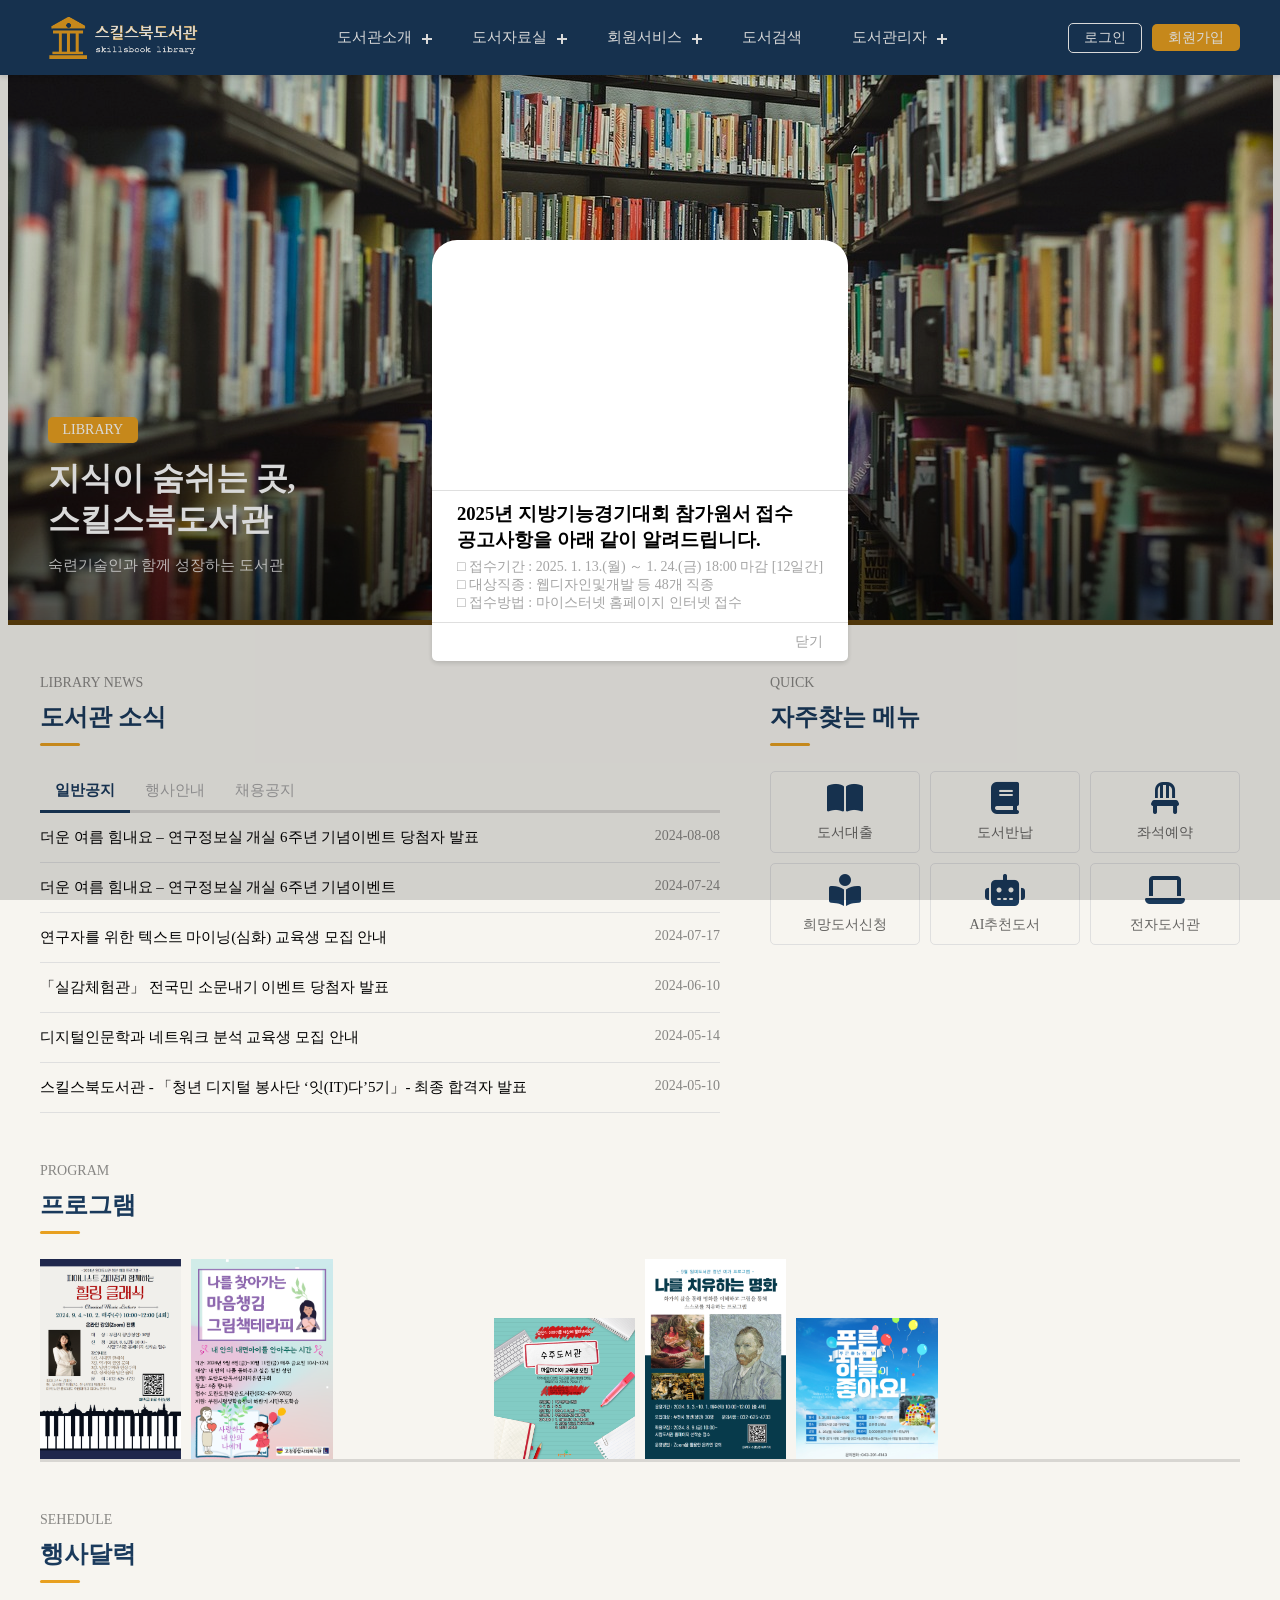
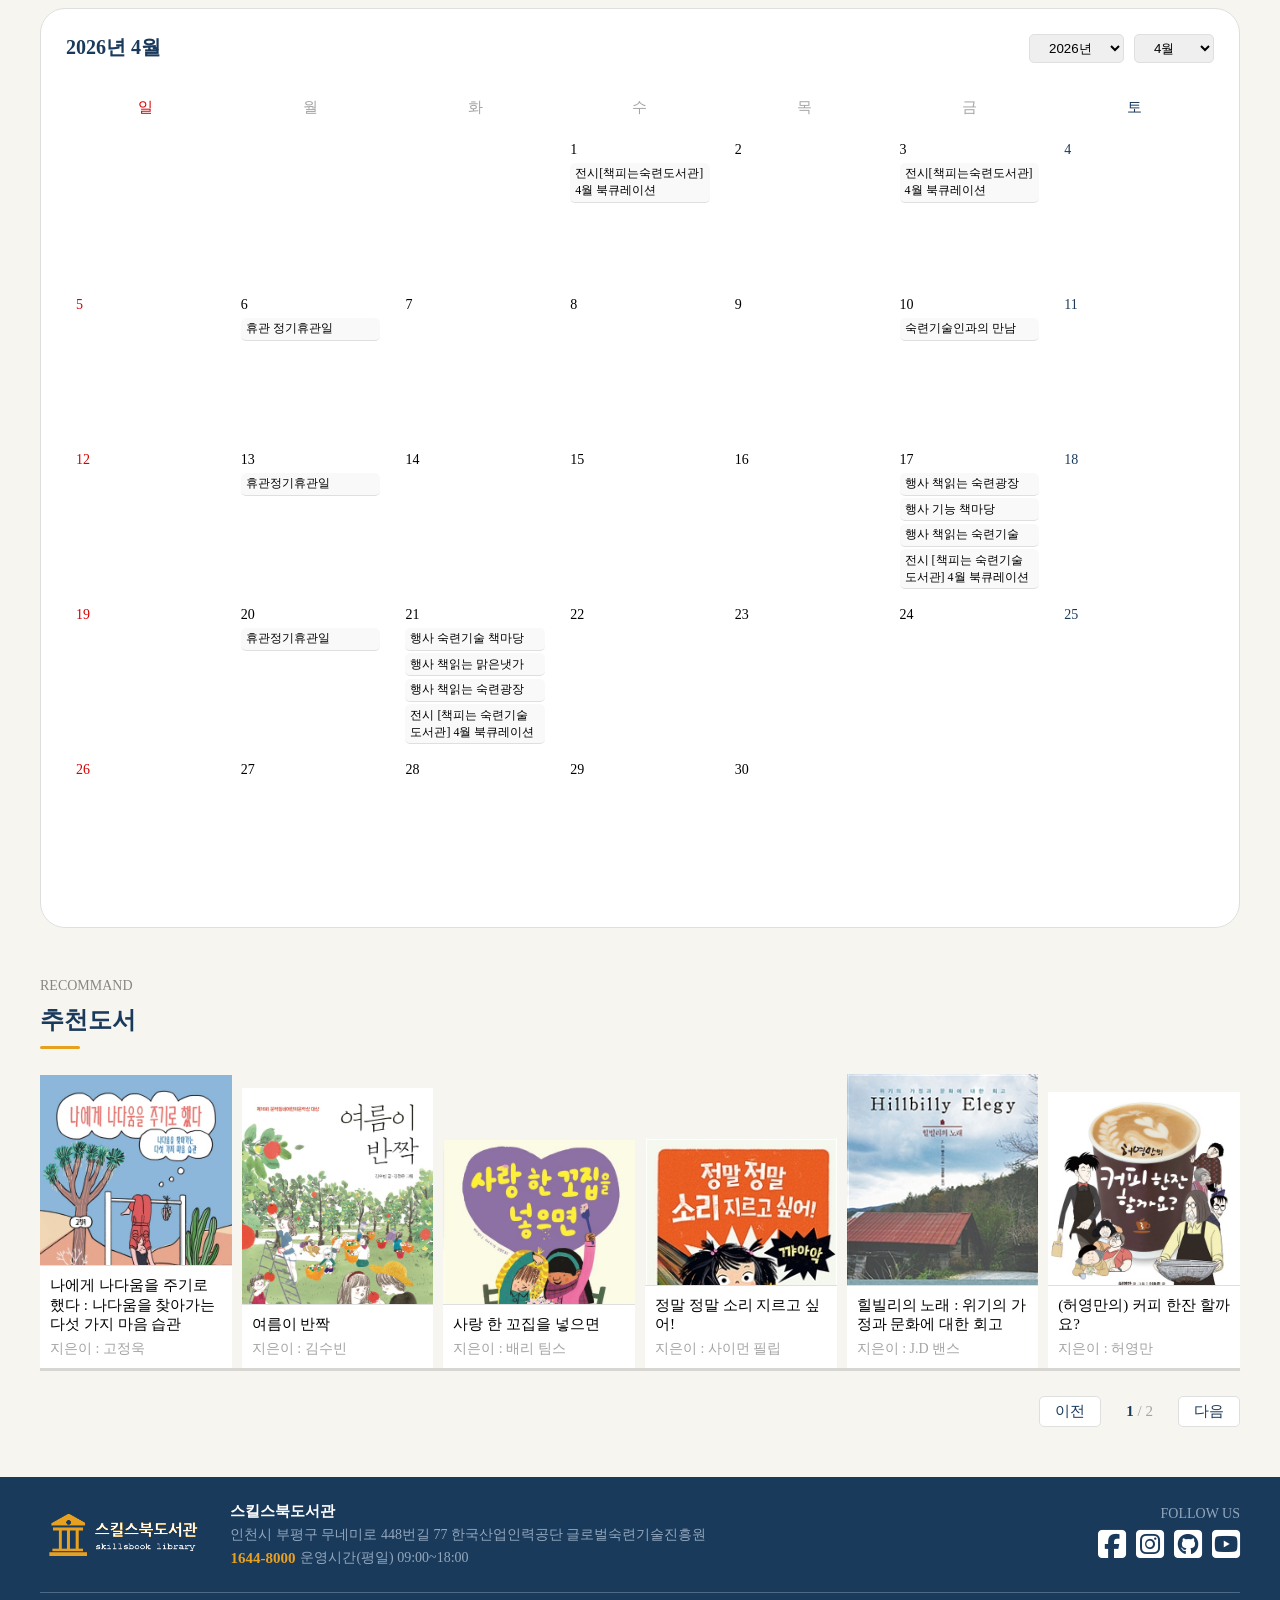
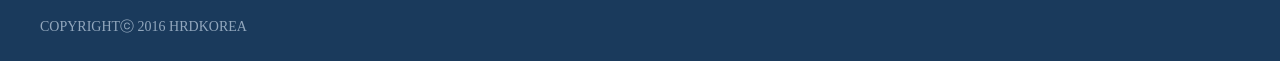
==== commit e971027b: "2026-03-10" ====
--- a/B_Module/index.html
+++ b/B_Module/index.html
@@ -9,27 +9,67 @@
     <link rel="stylesheet" href="fontawesome/css/all.min.css">
 </head>
 <body>
+    <input type="checkbox" id="login-popup" hidden>
+    <div class="login-popup-background">
+        <div class="login-popup">
+            <div class="popup-top">
+                <h3>로그인</h3>
+                <label for="login-popup"><div class="button">닫기</div></label>
+            </div>
+            <form action="">
+                <div class="group horizontal">
+                    <p>아이디</p>
+                    <input type="text" name="id">
+                </div>
+                <div class="group horizontal">
+                    <p>비밀번호</p>
+                    <input type="password" name="password">
+                </div>
+                <button class="login-button">Login</button>
+            </form>
+        </div>
+    </div>
+    <input type="checkbox" id="first-popup" hidden checked>
+    <div class="first-popup-background">
+        <div class="first-popup">
+            <img src="./assets/images/images (1).png" alt="">
+            <div class="text-area">
+                <h3>2025년 지방기능경기대회 참가원서 접수<br>공고사항을 아래 같이 알려드립니다.</h3>
+                <div class="desc">
+                    □ 접수기간 : 2025. 1. 13.(월) ～ 1. 24.(금) 18:00 마감 [12일간]<br>
+                    □ 대상직종 : 웹디자인및개발 등 48개 직종<br>
+                    □ 접수방법 : 마이스터넷 홈페이지 인터넷 접수
+                </div>
+            </div>
+            <div class="button-group">
+                <label for="first-popup"><div class="button">닫기</div></label>
+            </div>
+        </div>
+    </div>
     <header>
         <div class="header inner">
-            <a href="/index.html"><div class="logo"><img src="./logo.png" alt="로고"></div></a>
+            <a href="./index.html"><div class="logo"><img src="./logo.png" alt="로고"></div></a>
             <nav class="menu">
                 <ul>
                     <li>
-                        <a href="#">도서관소개</a>
+                        <input type="text" class="focus-input">
+                        <a href="#">도서관소개 <div class="icon"></div></a>
                         <ul class="menu-active">
-                            <li><a href="#">도서관소개</a></li>
+                            <li><a href="introduce.html">도서관소개</a></li>
                             <li><a href="#">도서관현황</a></li>
                         </ul>
                     </li>
                     <li>
-                        <a href="#">도서자료실</a>
+                        <input type="text" class="focus-input">
+                        <a href="#">도서자료실 <div class="icon"></div></a>
                         <ul class="menu-active">
                             <li><a href="#">자료실</a></li>
                             <li><a href="#">열람실예약</a></li>
                         </ul>
                     </li>
                     <li>
-                        <a href="#">회원서비스</a>
+                        <input type="text" class="focus-input">
+                        <a href="#">회원서비스 <div class="icon"></div></a>
                         <ul class="menu-active">
                             <li><a href="#">회원가입</a></li>
                             <li><a href="#">마이페이지</a></li>
@@ -39,7 +79,8 @@
                         <a href="#">도서검색</a>
                     </li>
                     <li>
-                        <a href="#">도서관리자</a>
+                        <input type="text" class="focus-input">
+                        <a href="#">도서관리자 <div class="icon"></div></a>
                         <ul class="menu-active">
                             <li><a href="#">신규도서등록</a></li>
                             <li><a href="#">대출/열람실 업무조회</a></li>
@@ -49,8 +90,8 @@
             </nav>
             <nav class="auth">
                 <ul>
-                    <li><a href="#">로그인</a></li>
-                    <li><a href="#" class="high-light">회원가입</a></li>
+                    <label for="login-popup"><li><div class="button">로그인</div></li></label>
+                    <li><a href="#" class="high-light button">회원가입</a></li>
                 </ul>
             </nav>
         </div>
--- a/B_Module/css/home.css
+++ b/B_Module/css/home.css
@@ -1,9 +1,10 @@
-section.visaul:hover {
+section.visaul {
+  width: 100%;
 }
 
 .slide-cover {
   position: relative;
-  width: 100vw;
+  width: calc(100vw - 15px);
   overflow: hidden;
 
   & ul {
@@ -399,6 +400,7 @@
     & .current-date {
       font-size: 20px;
       font-family: serif;
+      font-weight: bold;
       color: #1a3a5c;
     }
 
--- a/B_Module/css/layout.css
+++ b/B_Module/css/layout.css
@@ -1,6 +1,6 @@
 * { margin: 0; padding: 0; list-style: none; text-decoration: none; box-sizing: border-box; color: inherit; }
 
-h3 {
+h1, h2, h3 {
   font-family: serif;
 }
 
@@ -52,15 +52,55 @@
       position: relative;
       height: 100%;
 
-      &:hover > ul {
+      & input {
+        position: absolute;
+        inset: 0;
+        opacity: 0;
+        cursor: pointer;
+      }
+
+      & input:focus ~ ul {
         opacity: 1 !important;
-        pointer-events: all !important;
+        height: fit-content;
+      }
+
+      & input:focus ~ a .icon::after {
+        rotate: 0deg !important;
+      }
+
+      &:not(:hover) input {
+        animation: kill-focus .001s forwards;
       }
 
       & > a {
         display: flex;
         align-items: center;
+        gap: 10px;
         height: 100%;
+
+        & .icon {
+          position: relative;
+          
+          &::before {
+            content: '';
+            position: absolute;
+            display: block;
+            width: 10px;
+            height: 2px;
+            background: #fff;
+          }
+
+          &::after {
+            content: '';
+            position: absolute;
+            display: block;
+            width: 10px;
+            height: 2px;
+            background: #fff;
+            rotate: 90deg;
+            transition: .25s;
+          }
+        }
       }
     }
   }
@@ -75,7 +115,7 @@
   width: 150px;
   opacity: 0;
   transition: .25s;
-  pointer-events: none;
+  height: 0;
   
   & li {
     padding: 10px 25px;
@@ -83,7 +123,7 @@
     border-bottom: 1px solid #dfdfdf;
     color: #00000076;
     font-size: 14px;
-    transition: .25s;
+    transition: color .25s;
     box-shadow: 0 2.5px 5px rgba(0, 0, 0, 0.125);
 
     &:hover {
@@ -98,9 +138,10 @@
 }
 header .auth ul {
   display: flex;
+  align-items: center;
   gap: 10px;
 
-  & a {
+  & .button {
     padding: 5px 15px;
     font-size: 14px;
     border: 1px solid #fff;
@@ -108,6 +149,7 @@
     color: #fff;
     font-weight: 500;
     transition: .25s;
+    cursor: pointer;
 
     &.high-light {
       border-color: transparent;
@@ -118,6 +160,16 @@
       background: #fff;
       color: #1a3a5c;
     }
+  }
+}
+
+@keyframes kill-focus {
+  from {
+    display: none;
+  }
+
+  to {
+    display: block;
   }
 }
 
@@ -191,4 +243,141 @@
   display: flex;
   align-items: center;
   gap: 25px;
+}
+
+.login-popup-background {
+  position: fixed;
+  top: 0;
+  left: 0;
+  width: 100vw;
+  height: 100vh;
+  background: #00000026;
+  z-index: 100;
+  display: none;
+  justify-content: center;
+  align-items: center;
+
+  & .login-popup {
+    display: flex;
+    flex-direction: column;
+    background: #fff;
+    border-radius: 25px;
+    border: 1px solid #dfdfdf;
+    box-shadow: 0 2px 5px #00000026;
+  }
+
+  .popup-top {
+    display: flex;
+    justify-content: space-between;
+    align-items: center;
+    padding: 10px 25px;
+    border-bottom: 1px solid #dfdfdf;
+
+    & .button {
+      font-size: 14px;
+      color: #a4a4a4;
+      cursor: pointer;
+    }
+  }
+
+  & form {
+    display: flex;
+    flex-direction: column;
+    gap: 10px;
+    padding: 25px;
+  }
+
+  & .group {
+    justify-content: space-between;
+    gap: 25px;
+  }
+
+  input {
+    padding: 5px 15px;
+    border-radius: 5px;
+    border: 1px solid #dfdfdf;
+  }
+
+  p {
+    font-size: 14px;
+  }
+
+  button {
+    padding: 10px;
+    margin-top: 15px;
+    border-radius: 5px;
+    border: 1px solid #dfdfdf;
+  }
+}
+
+#login-popup:checked ~ .login-popup-background {
+  display: flex;
+}
+
+.first-popup-background {
+  width: 100vw;
+  height: 100vh;
+  display: none;
+  justify-content: center;
+  align-items: center;
+  position: fixed;
+  top: 0;
+  left: 0;
+  background: #00000026;
+  z-index: 200;
+  
+  & .first-popup {
+    animation: first-popup .5s forwards;
+    display: flex;
+    flex-direction: column;
+    background: #fff;
+    border-radius: 25px 25px 5px 5px;
+    overflow: hidden;
+    box-shadow: 0 2px 5px #00000026;
+
+    & img {
+      height: 250px;
+    }
+
+    .text-area {
+      display: flex;
+      flex-direction: column;
+      gap: 5px;
+      padding: 10px 25px;
+      border-top: 1px solid #dfdfdf;
+
+      & .desc {
+        font-size: 14px;
+        color: #a4a4a4;
+      }
+    }
+
+    & .button-group {
+      display: flex;
+      justify-content: end;
+      padding: 10px 25px;
+      border-top: 1px solid #dfdfdf;
+      font-size: 14px;
+      color: #a4a4a4;
+
+      & .button {
+        cursor: pointer;
+      }
+    }
+  }
+}
+
+#first-popup:checked ~ .first-popup-background {
+  display: flex;
+}
+
+@keyframes first-popup {
+  from {
+    opacity: 0;
+    transform: scale(90%) translateY(25px);
+  }
+
+  to {
+    opacity: 1;
+  }
 }
